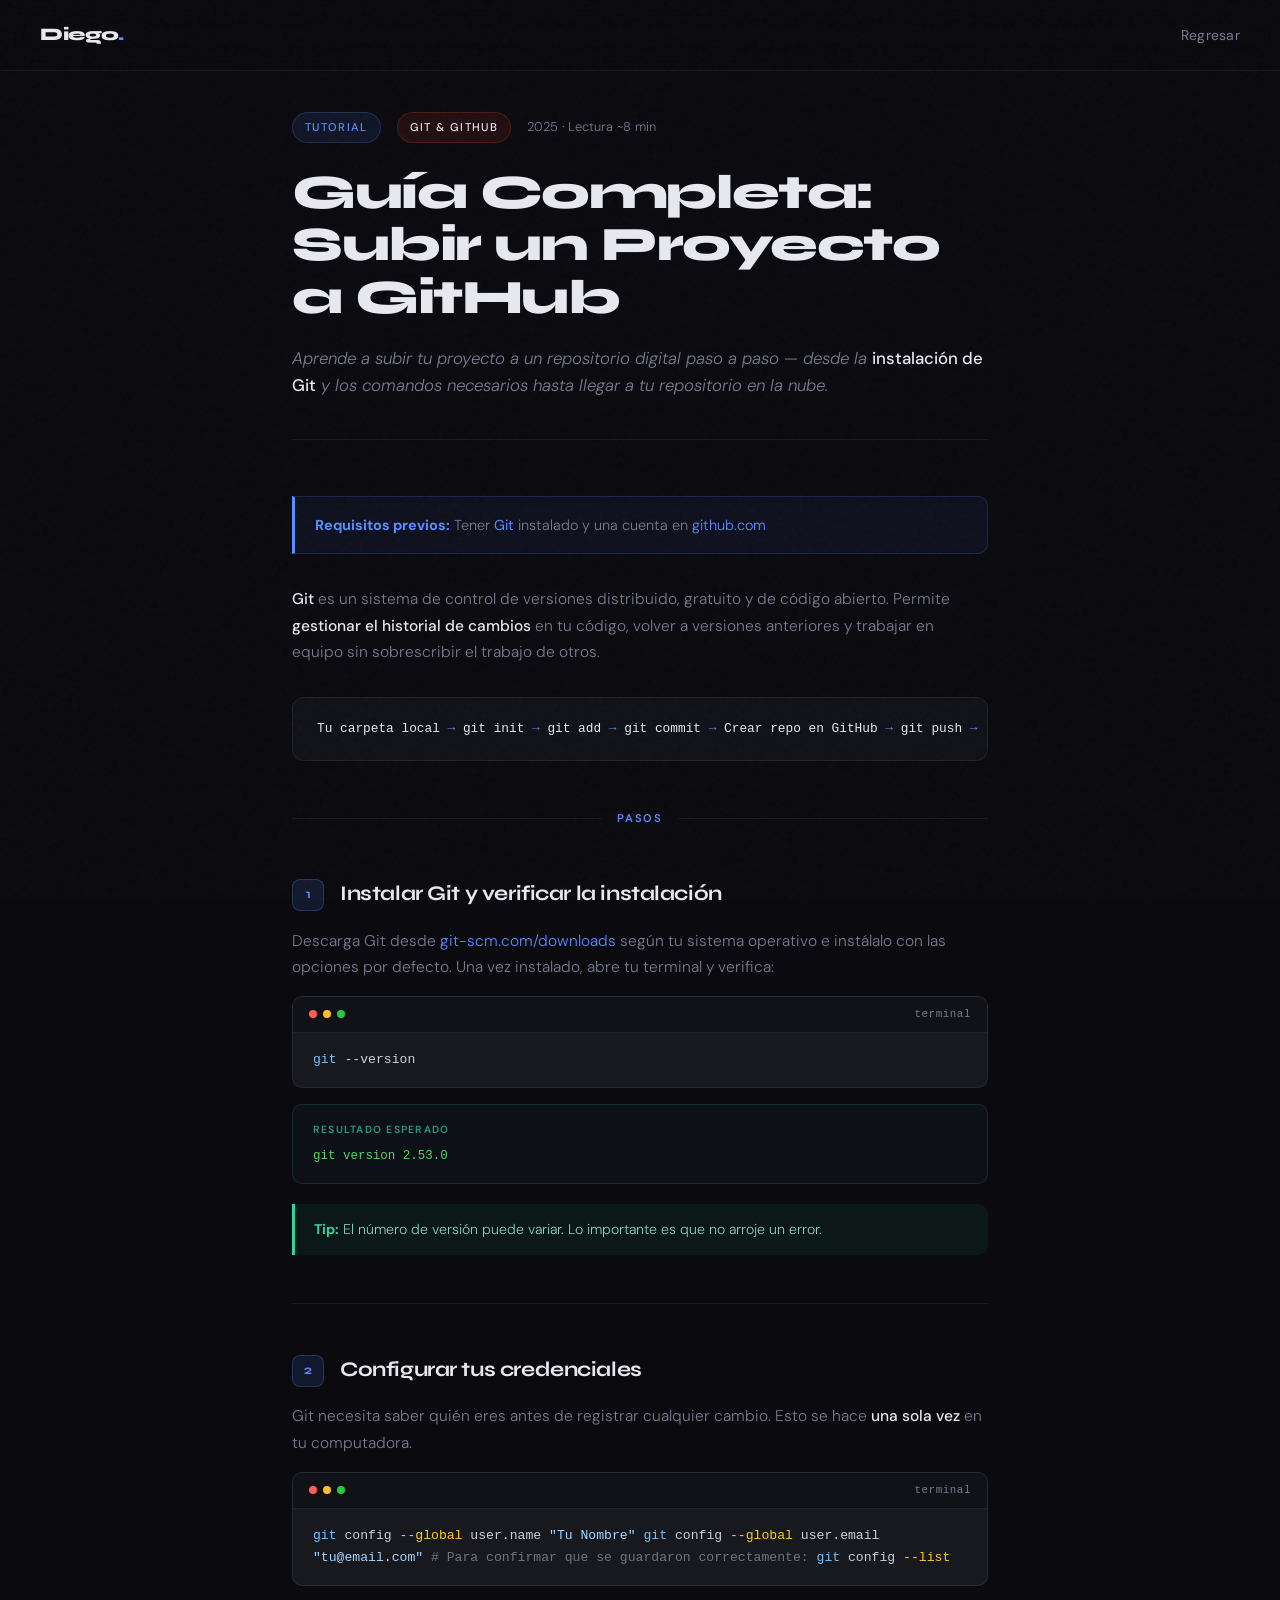
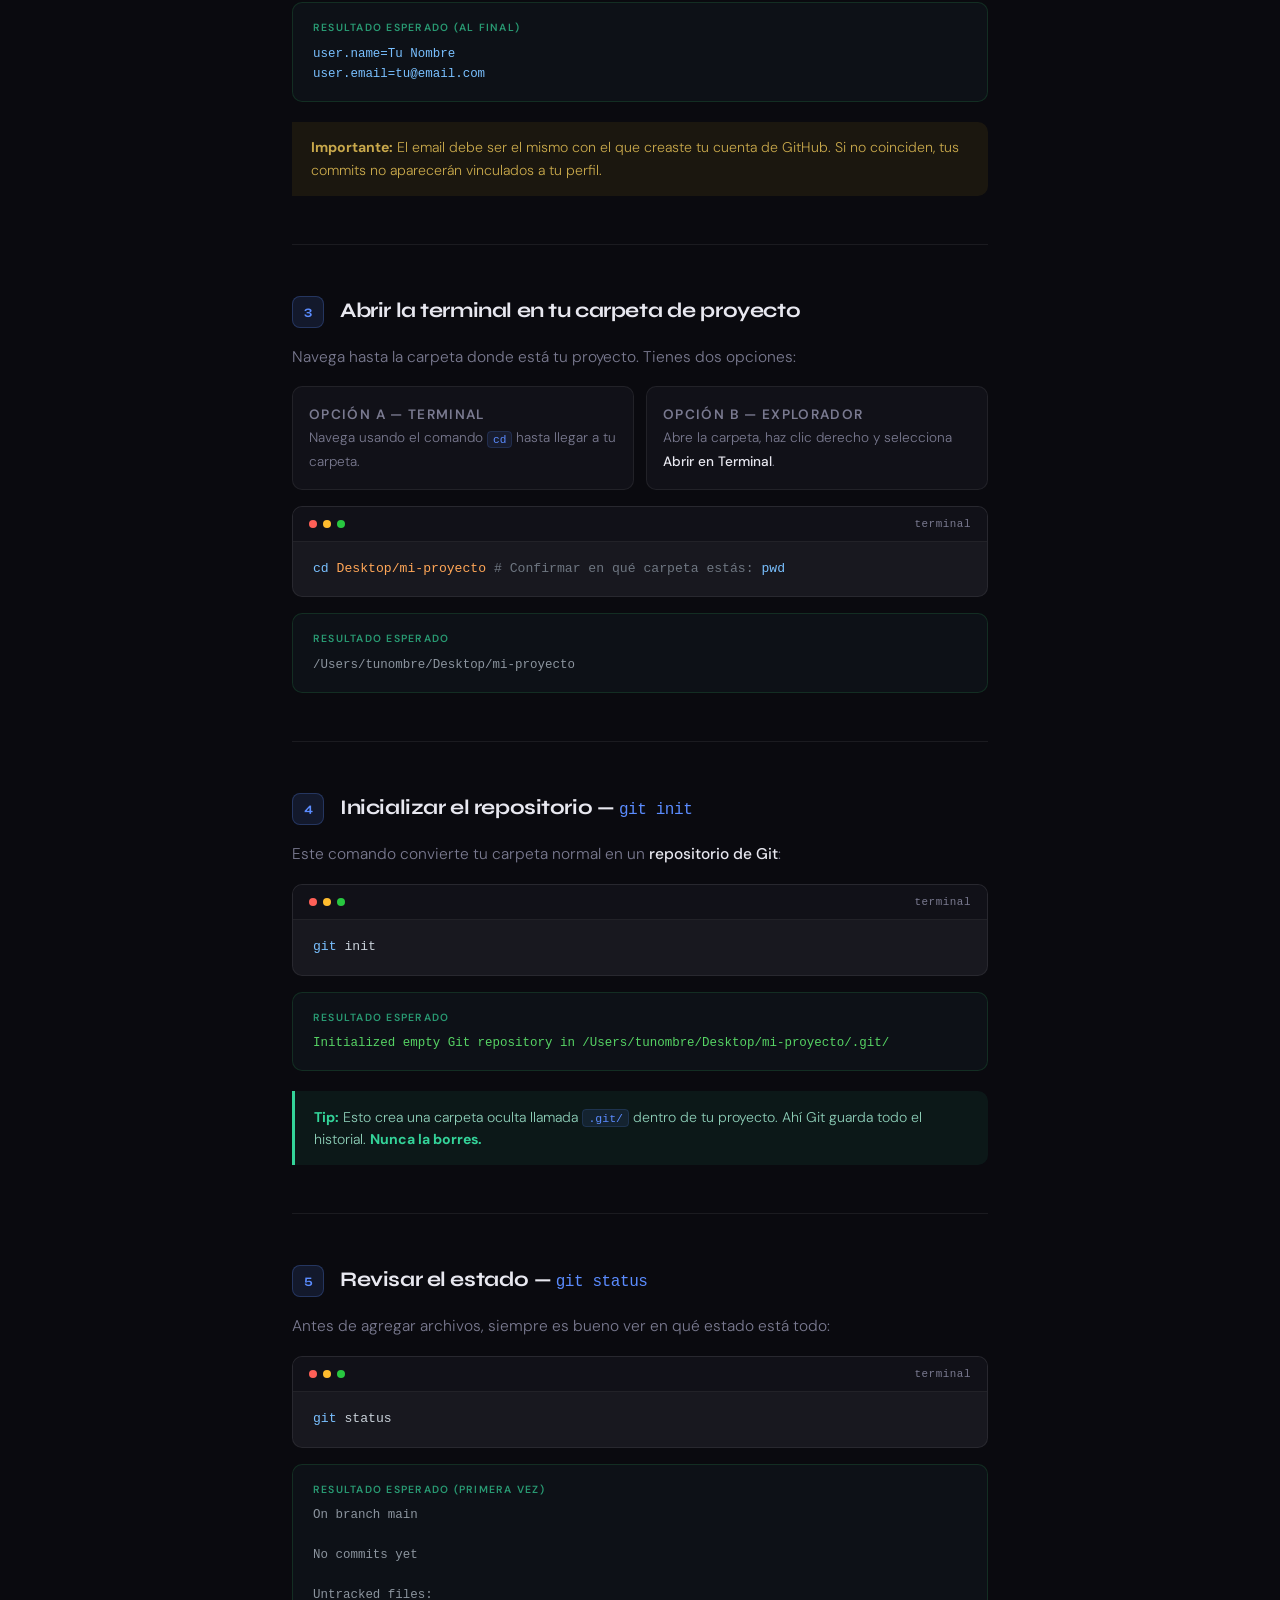
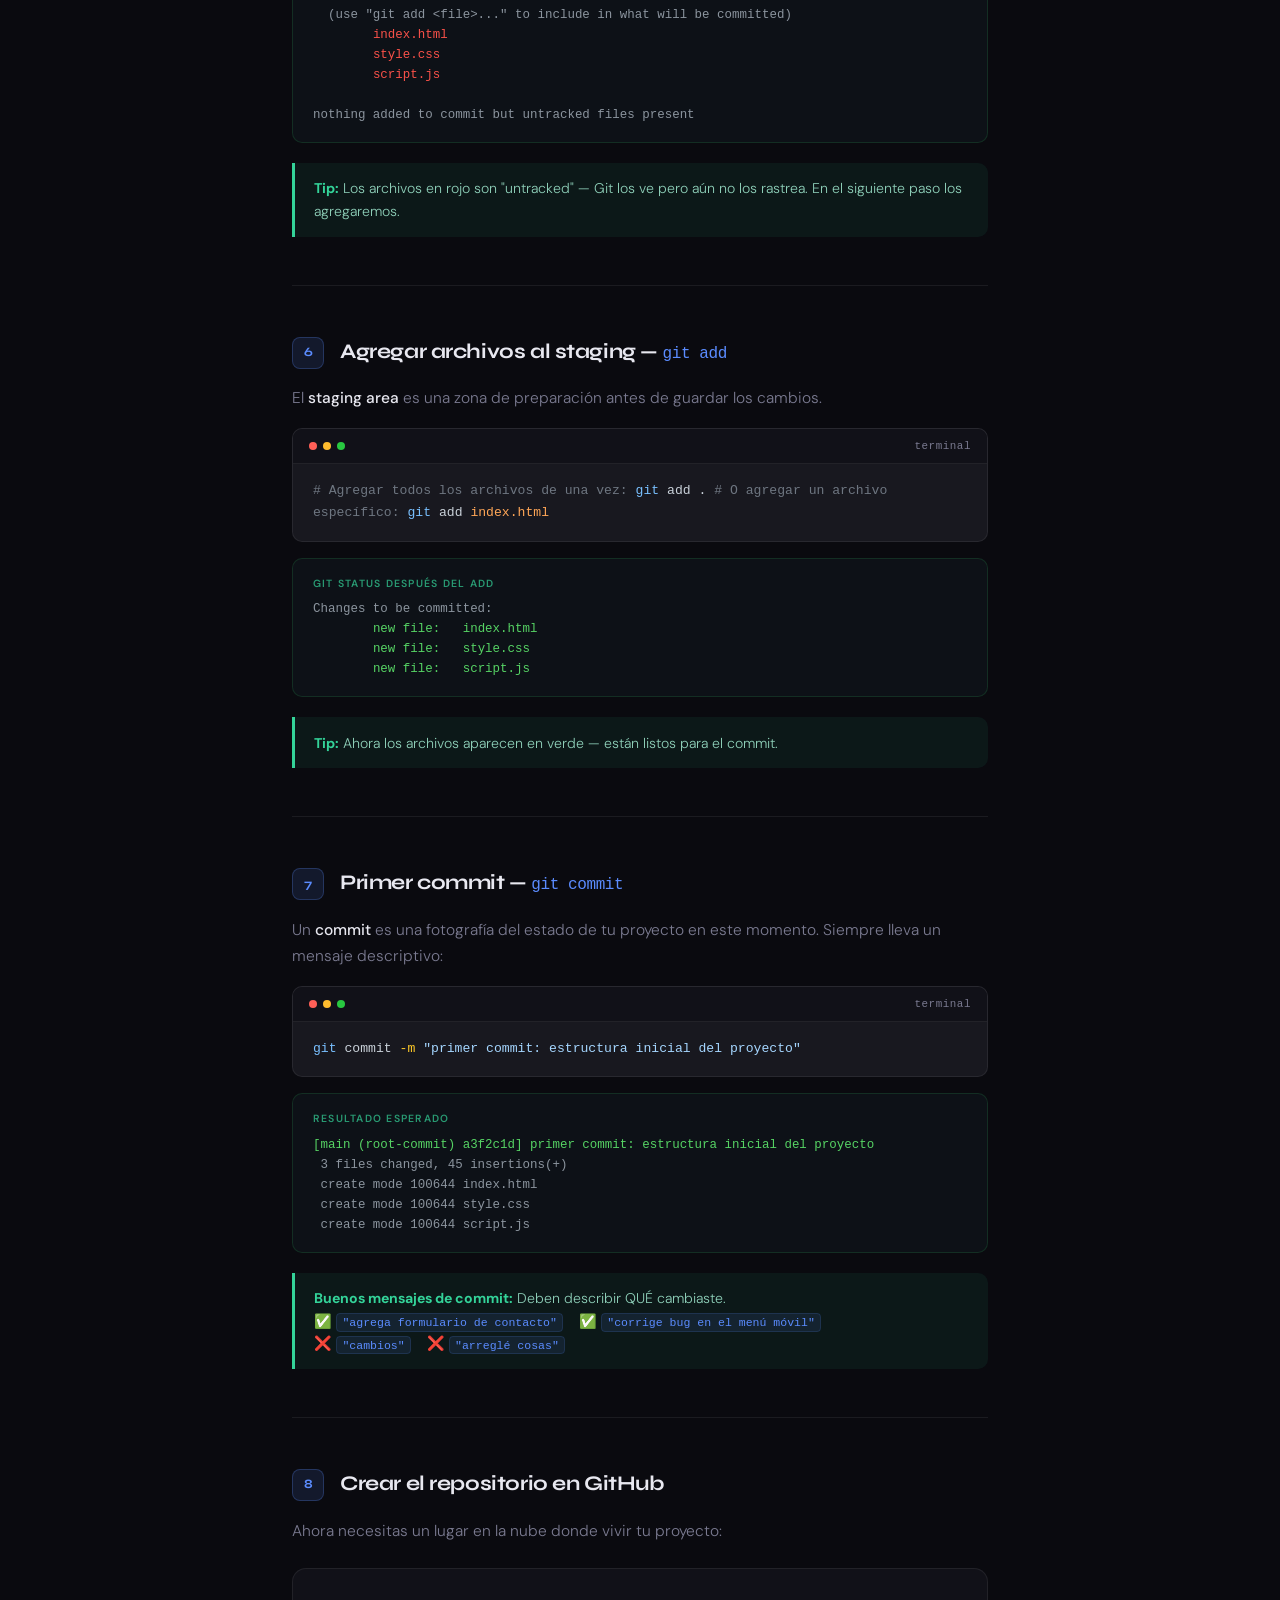
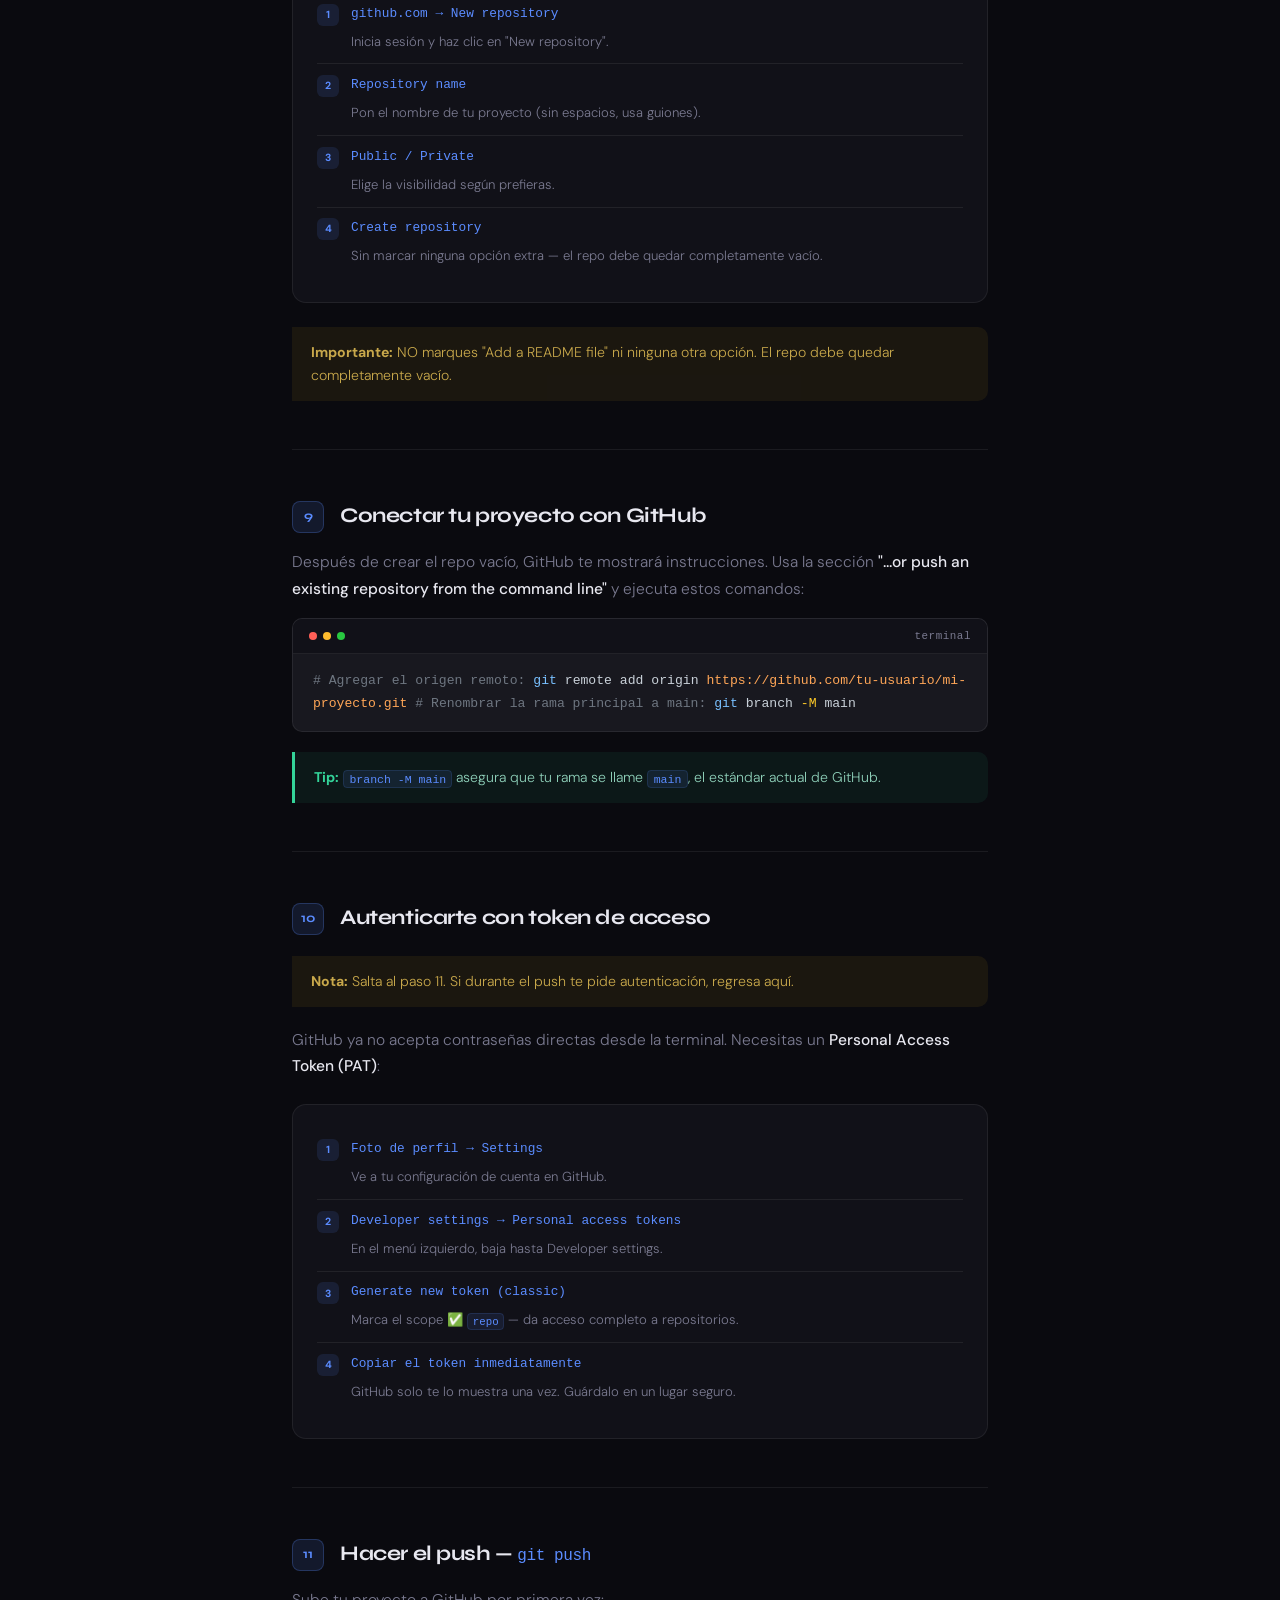
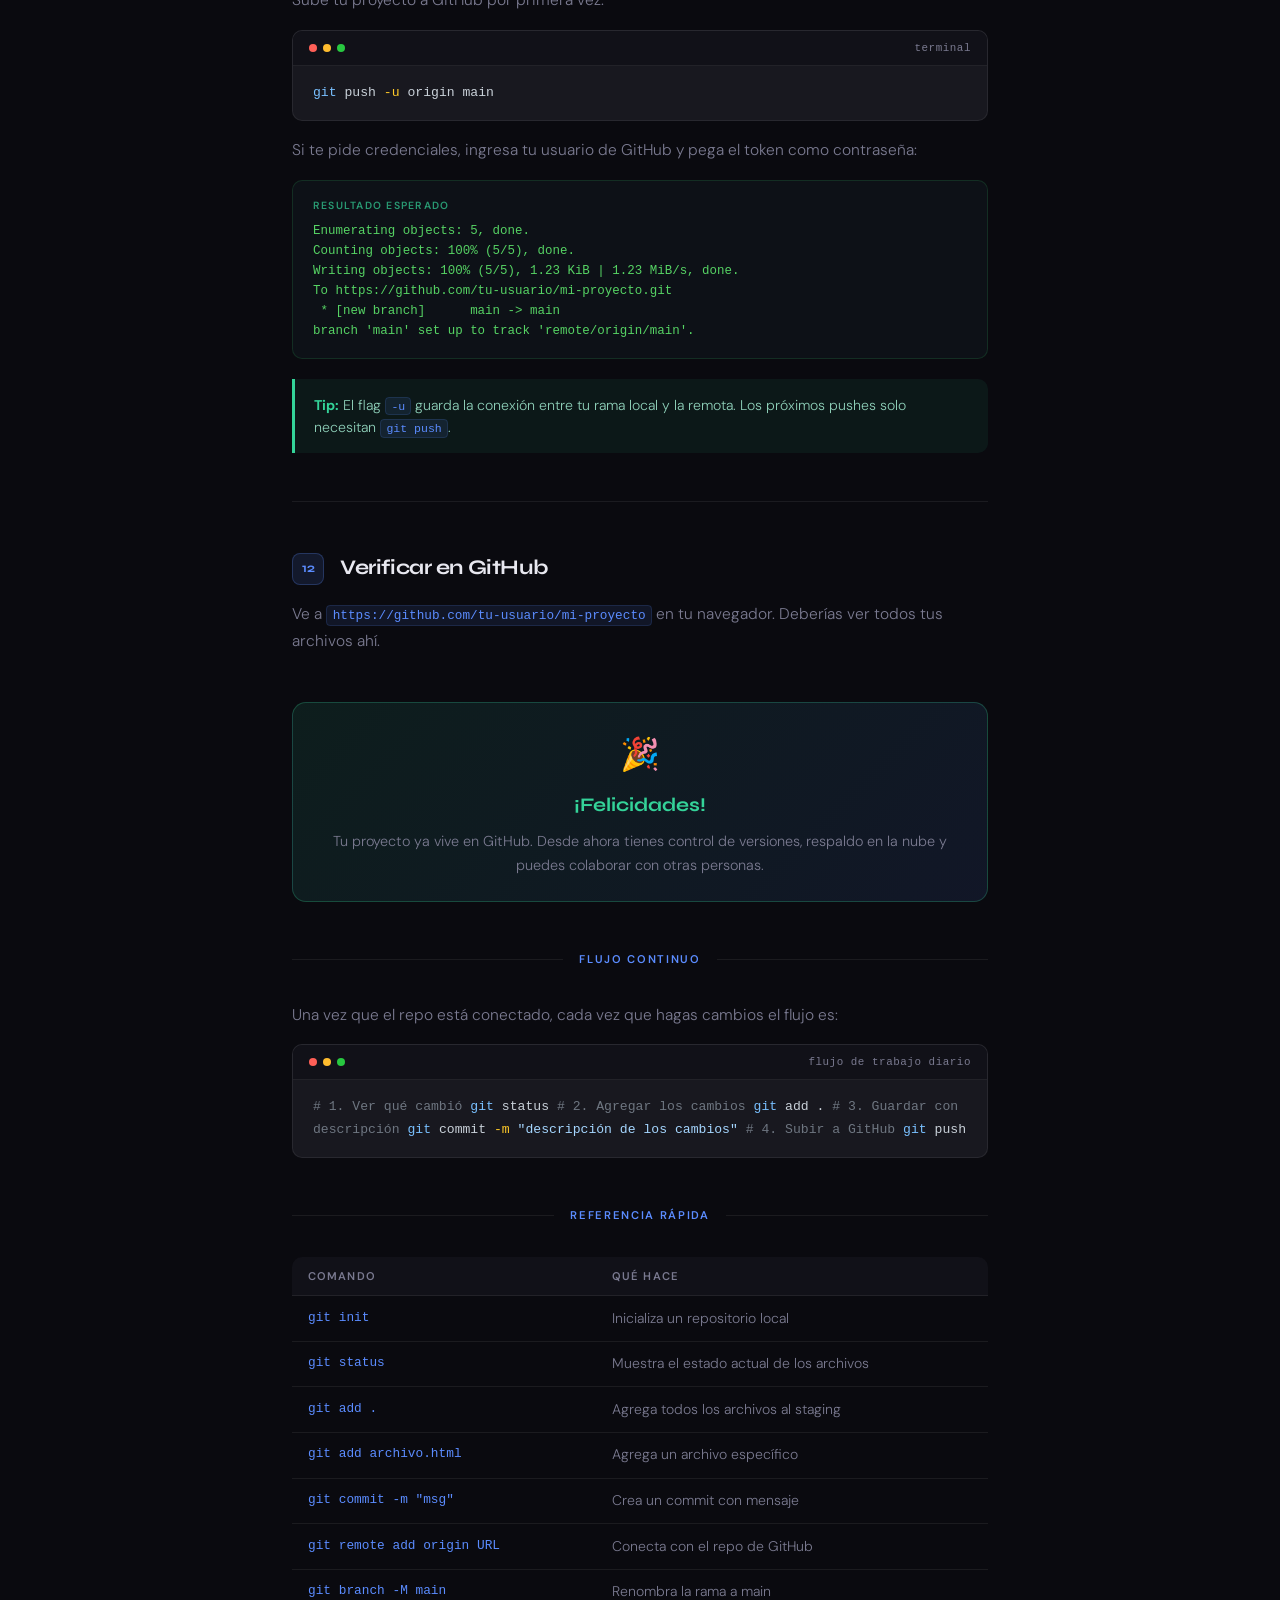
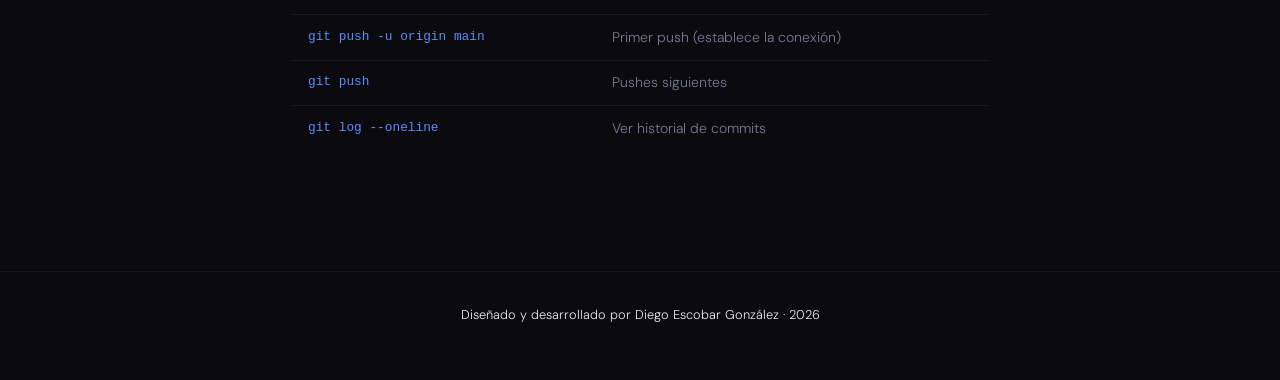
==== html/blogs/blog01.html @ 5994f818 "A blog section has been added, along with a blog about Git and GitHub" ====
<!DOCTYPE html>
<html lang="en">
<head>
    <meta charset="UTF-8">
    <meta name="viewport" content="width=device-width, initial-scale=1.0">
    <title>Guía Completa: Subir un Proyecto a GitHub</title>
    <link rel="preconnect" href="https://fonts.googleapis.com" />
    <link rel="preconnect" href="https://fonts.gstatic.com" crossorigin />
    <link href="https://fonts.googleapis.com/css2?family=Syne:wght@400;600;700;800&family=DM+Sans:ital,wght@0,300;0,400;0,500;1,300&display=swap" rel="stylesheet" />
    <link rel="stylesheet" href="../../styles/styles.css" />
    <link rel="icon" href="../../assets/code.svg">
</head>
<body>

        <nav>
            <a class="nav-logo" href="../../index.html">Diego<span>.</span></a>
            <ul class="nav-links">
                <li><a href="../blog.html">Regresar</a></li>
            </ul>
        </nav>

        <div class="page-wrapper">

        <!-- HEADER -->
        <header class="article-header">
            <div class="article-meta">
                <span class="meta-tag">Tutorial</span>
                <span class="meta-tag git">Git &amp; GitHub</span>
                <span class="meta-date">2025 · Lectura ~8 min</span>
            </div>

            <h1 class="article-title">Guía Completa: Subir un Proyecto a GitHub</h1>

            <p class="article-subtitle">
                Aprende a subir tu proyecto a un repositorio digital paso a paso — desde la <strong>instalación de Git</strong> y los comandos necesarios hasta llegar a tu repositorio en la nube.
            </p>
        </header>

        <!-- PREREQS -->
        <div class="prereq-box">
            <strong>Requisitos previos:</strong> Tener <a href="https://git-scm.com/downloads" target="_blank" class="st-orange">Git</a> instalado y una cuenta en <a href="https://github.com" target="_blank">github.com</a>
        </div>

        <!-- INTRO -->
        <p style="color:var(--muted); font-size:0.97rem; margin-bottom:1.5rem;">
            <strong style="color:var(--text); font-weight:500;">Git</strong> es un sistema de control de versiones distribuido, gratuito y de código abierto. Permite <strong style="color:var(--text); font-weight:500;">gestionar el historial de cambios</strong> en tu código, volver a versiones anteriores y trabajar en equipo sin sobrescribir el trabajo de otros.
        </p>

        <!-- FLOW -->
        <div class="flow-box">
            <span class="flow-item">Tu carpeta local</span>
            <span class="flow-arrow"> → </span><span class="flow-item">git init</span>
            <span class="flow-arrow"> → </span><span class="flow-item">git add</span>
            <span class="flow-arrow"> → </span><span class="flow-item">git commit</span>
            <span class="flow-arrow"> → </span><span class="flow-item">Crear repo en GitHub</span>
            <span class="flow-arrow"> → </span><span class="flow-item">git push</span>
            <span class="flow-arrow"> → </span><span class="flow-done">✓ En la nube</span>
        </div>

        <div class="section-break"><span>Pasos</span></div>

        <!-- STEP 1 -->
        <div class="step">
            <div class="step-header">
                <div class="step-number">1</div>
                <h2 class="step-title">Instalar Git y verificar la instalación</h2>
            </div>
            <p>Descarga Git desde <a href="https://git-scm.com/downloads" target="_blank" style="color:var(--accent);">git-scm.com/downloads</a> según tu sistema operativo e instálalo con las opciones por defecto. Una vez instalado, abre tu terminal y verifica:</p>

            <div class="code-block">
                <div class="code-topbar">
                    <div class="code-dots">
                        <div class="code-dot" style="background:#ff5f57"></div>
                        <div class="code-dot" style="background:#febc2e"></div>
                        <div class="code-dot" style="background:#28c840"></div>
                    </div>
                    <span class="code-label">terminal</span>
                </div>
                <div class="code-inner"><span class="c-cmd">git</span> --version</div>
            </div>

            <div class="output-block">
                <div class="output-label">Resultado esperado</div>
                <pre><span class="ok">git version 2.53.0</span></pre>
            </div>

            <div class="tip">
                <strong>Tip:</strong> El número de versión puede variar. Lo importante es que no arroje un error.
            </div>
        </div>

        <div class="step-divider"></div>

        <!-- STEP 2 -->
        <div class="step">
            <div class="step-header">
                <div class="step-number">2</div>
                <h2 class="step-title">Configurar tus credenciales</h2>
            </div>
            <p>Git necesita saber quién eres antes de registrar cualquier cambio. Esto se hace <strong>una sola vez</strong> en tu computadora.</p>

            <div class="code-block">
                <div class="code-topbar">
                    <div class="code-dots">
                        <div class="code-dot" style="background:#ff5f57"></div>
                        <div class="code-dot" style="background:#febc2e"></div>
                        <div class="code-dot" style="background:#28c840"></div>
                    </div>
                    <span class="code-label">terminal</span>
                </div>
                <div class="code-inner">
<span class="c-cmd">git</span> config <span class="c-flag">--global</span> user.name <span class="c-string">"Tu Nombre"</span>
<span class="c-cmd">git</span> config <span class="c-flag">--global</span> user.email <span class="c-string">"tu@email.com"</span>
<span class="c-comment"># Para confirmar que se guardaron correctamente:</span>
<span class="c-cmd">git</span> config <span class="c-flag">--list</span></div>
            </div>

            <div class="output-block">
                <div class="output-label">Resultado esperado (al final)</div>
                <pre><span class="info">user.name=Tu Nombre
user.email=tu@email.com</span></pre>
            </div>

            <div class="warning">
                <strong>Importante:</strong> El email debe ser el mismo con el que creaste tu cuenta de GitHub. Si no coinciden, tus commits no aparecerán vinculados a tu perfil.
            </div>
        </div>

        <div class="step-divider"></div>

        <!-- STEP 3 -->
        <div class="step">
            <div class="step-header">
                <div class="step-number">3</div>
                <h2 class="step-title">Abrir la terminal en tu carpeta de proyecto</h2>
            </div>
            <p>Navega hasta la carpeta donde está tu proyecto. Tienes dos opciones:</p>

            <div class="options-grid">
                <div class="option-card">
                    <p class="option-label">Opción A — Terminal</p>
                    <p>Navega usando el comando <code>cd</code> hasta llegar a tu carpeta.</p>
                </div>
                <div class="option-card">
                    <p class="option-label">Opción B — Explorador</p>
                    <p>Abre la carpeta, haz clic derecho y selecciona <strong style="color:var(--text)">Abrir en Terminal</strong>.</p>
                </div>
            </div>

            <div class="code-block">
                <div class="code-topbar">
                    <div class="code-dots">
                        <div class="code-dot" style="background:#ff5f57"></div>
                        <div class="code-dot" style="background:#febc2e"></div>
                        <div class="code-dot" style="background:#28c840"></div>
                    </div>
                    <span class="code-label">terminal</span>
                </div>
                <div class="code-inner">
<span class="c-cmd">cd</span> <span class="c-path">Desktop/mi-proyecto</span>
<span class="c-comment"># Confirmar en qué carpeta estás:</span>
<span class="c-cmd">pwd</span></div>
            </div>

            <div class="output-block">
                <div class="output-label">Resultado esperado</div>
                <pre>/Users/tunombre/Desktop/mi-proyecto</pre>
            </div>
        </div>

        <div class="step-divider"></div>

        <!-- STEP 4 -->
        <div class="step">
            <div class="step-header">
                <div class="step-number">4</div>
                <h2 class="step-title">Inicializar el repositorio — <span class="cmd">git init</span></h2>
            </div>
            <p>Este comando convierte tu carpeta normal en un <strong>repositorio de Git</strong>:</p>

            <div class="code-block">
                <div class="code-topbar">
                    <div class="code-dots">
                        <div class="code-dot" style="background:#ff5f57"></div>
                        <div class="code-dot" style="background:#febc2e"></div>
                        <div class="code-dot" style="background:#28c840"></div>
                    </div>
                    <span class="code-label">terminal</span>
                </div>
                <div class="code-inner"><span class="c-cmd">git</span> init</div>
            </div>

            <div class="output-block">
                <div class="output-label">Resultado esperado</div>
                <pre><span class="ok">Initialized empty Git repository in /Users/tunombre/Desktop/mi-proyecto/.git/</span></pre>
            </div>

            <div class="tip">
                <strong>Tip:</strong> Esto crea una carpeta oculta llamada <code>.git/</code> dentro de tu proyecto. Ahí Git guarda todo el historial. <strong>Nunca la borres.</strong>
            </div>
        </div>

        <div class="step-divider"></div>

        <!-- STEP 5 -->
        <div class="step">
            <div class="step-header">
                <div class="step-number">5</div>
                <h2 class="step-title">Revisar el estado — <span class="cmd">git status</span></h2>
            </div>
            <p>Antes de agregar archivos, siempre es bueno ver en qué estado está todo:</p>

            <div class="code-block">
                <div class="code-topbar">
                    <div class="code-dots">
                        <div class="code-dot" style="background:#ff5f57"></div>
                        <div class="code-dot" style="background:#febc2e"></div>
                        <div class="code-dot" style="background:#28c840"></div>
                    </div>
                    <span class="code-label">terminal</span>
                </div>
                <div class="code-inner"><span class="c-cmd">git</span> status</div>
            </div>

            <div class="output-block">
                <div class="output-label">Resultado esperado (primera vez)</div>
                <pre>On branch main

No commits yet

Untracked files:
  (use "git add &lt;file&gt;..." to include in what will be committed)
        <span style="color:#f85149;">index.html
        style.css
        script.js</span>

nothing added to commit but untracked files present</pre>
            </div>

            <div class="tip">
                <strong>Tip:</strong> Los archivos en rojo son "untracked" — Git los ve pero aún no los rastrea. En el siguiente paso los agregaremos.
            </div>
        </div>

        <div class="step-divider"></div>

        <!-- STEP 6 -->
        <div class="step">
            <div class="step-header">
                <div class="step-number">6</div>
                <h2 class="step-title">Agregar archivos al staging — <span class="cmd">git add</span></h2>
            </div>
            <p>El <strong>staging area</strong> es una zona de preparación antes de guardar los cambios.</p>

            <div class="code-block">
                <div class="code-topbar">
                    <div class="code-dots">
                        <div class="code-dot" style="background:#ff5f57"></div>
                        <div class="code-dot" style="background:#febc2e"></div>
                        <div class="code-dot" style="background:#28c840"></div>
                    </div>
                    <span class="code-label">terminal</span>
                </div>
                <div class="code-inner">
<span class="c-comment"># Agregar todos los archivos de una vez:</span>
<span class="c-cmd">git</span> add .

<span class="c-comment"># O agregar un archivo específico:</span>
<span class="c-cmd">git</span> add <span class="c-path">index.html</span></div>
            </div>

            <div class="output-block">
                <div class="output-label">git status después del add</div>
                <pre>Changes to be committed:
        <span style="color:#56d364;">new file:   index.html
        new file:   style.css
        new file:   script.js</span></pre>
            </div>

            <div class="tip">
                <strong>Tip:</strong> Ahora los archivos aparecen en verde — están listos para el commit.
            </div>
        </div>

        <div class="step-divider"></div>

        <!-- STEP 7 -->
        <div class="step">
            <div class="step-header">
                <div class="step-number">7</div>
                <h2 class="step-title">Primer commit — <span class="cmd">git commit</span></h2>
            </div>
            <p>Un <strong>commit</strong> es una fotografía del estado de tu proyecto en este momento. Siempre lleva un mensaje descriptivo:</p>

            <div class="code-block">
                <div class="code-topbar">
                    <div class="code-dots">
                        <div class="code-dot" style="background:#ff5f57"></div>
                        <div class="code-dot" style="background:#febc2e"></div>
                        <div class="code-dot" style="background:#28c840"></div>
                    </div>
                    <span class="code-label">terminal</span>
                </div>
                <div class="code-inner"><span class="c-cmd">git</span> commit <span class="c-flag">-m</span> <span class="c-string">"primer commit: estructura inicial del proyecto"</span></div>
            </div>

            <div class="output-block">
                <div class="output-label">Resultado esperado</div>
                <pre><span class="ok">[main (root-commit) a3f2c1d] primer commit: estructura inicial del proyecto</span>
 3 files changed, 45 insertions(+)
 create mode 100644 index.html
 create mode 100644 style.css
 create mode 100644 script.js</pre>
            </div>

            <div class="tip">
                <strong>Buenos mensajes de commit:</strong> Deben describir QUÉ cambiaste.<br>
                ✅ <code>"agrega formulario de contacto"</code> &nbsp;&nbsp; ✅ <code>"corrige bug en el menú móvil"</code><br>
                ❌ <code>"cambios"</code> &nbsp;&nbsp; ❌ <code>"arreglé cosas"</code>
            </div>
        </div>

        <div class="step-divider"></div>

        <!-- STEP 8 -->
        <div class="step">
            <div class="step-header">
                <div class="step-number">8</div>
                <h2 class="step-title">Crear el repositorio en GitHub</h2>
            </div>
            <p>Ahora necesitas un lugar en la nube donde vivir tu proyecto:</p>

            <div class="flow-steps">
                <div class="flow-step-item">
                    <div class="flow-step-num">1</div>
                    <div><span class="flow-step-cmd">github.com → New repository</span><span class="flow-step-desc">Inicia sesión y haz clic en "New repository".</span></div>
                </div>
                <div class="flow-step-item">
                    <div class="flow-step-num">2</div>
                    <div><span class="flow-step-cmd">Repository name</span><span class="flow-step-desc">Pon el nombre de tu proyecto (sin espacios, usa guiones).</span></div>
                </div>
                <div class="flow-step-item">
                    <div class="flow-step-num">3</div>
                    <div><span class="flow-step-cmd">Public / Private</span><span class="flow-step-desc">Elige la visibilidad según prefieras.</span></div>
                </div>
                <div class="flow-step-item">
                    <div class="flow-step-num">4</div>
                    <div><span class="flow-step-cmd">Create repository</span><span class="flow-step-desc">Sin marcar ninguna opción extra — el repo debe quedar completamente vacío.</span></div>
                </div>
            </div>

            <div class="warning">
                <strong>Importante:</strong> NO marques "Add a README file" ni ninguna otra opción. El repo debe quedar completamente vacío.
            </div>
        </div>

        <div class="step-divider"></div>

        <!-- STEP 9 -->
        <div class="step">
            <div class="step-header">
                <div class="step-number">9</div>
                <h2 class="step-title">Conectar tu proyecto con GitHub</h2>
            </div>
            <p>Después de crear el repo vacío, GitHub te mostrará instrucciones. Usa la sección <strong>"…or push an existing repository from the command line"</strong> y ejecuta estos comandos:</p>

            <div class="code-block">
                <div class="code-topbar">
                    <div class="code-dots">
                        <div class="code-dot" style="background:#ff5f57"></div>
                        <div class="code-dot" style="background:#febc2e"></div>
                        <div class="code-dot" style="background:#28c840"></div>
                    </div>
                    <span class="code-label">terminal</span>
                </div>
                <div class="code-inner">
<span class="c-comment"># Agregar el origen remoto:</span>
<span class="c-cmd">git</span> remote add origin <span class="c-path">https://github.com/tu-usuario/mi-proyecto.git</span>

<span class="c-comment"># Renombrar la rama principal a main:</span>
<span class="c-cmd">git</span> branch <span class="c-flag">-M</span> main</div>
            </div>

            <div class="tip">
                <strong>Tip:</strong> <code>branch -M main</code> asegura que tu rama se llame <code>main</code>, el estándar actual de GitHub.
            </div>
        </div>

        <div class="step-divider"></div>

        <!-- STEP 10 -->
        <div class="step">
            <div class="step-header">
                <div class="step-number">10</div>
                <h2 class="step-title">Autenticarte con token de acceso</h2>
            </div>

            <div class="warning">
                <strong>Nota:</strong> Salta al paso 11. Si durante el push te pide autenticación, regresa aquí.
            </div>

            <p>GitHub ya no acepta contraseñas directas desde la terminal. Necesitas un <strong>Personal Access Token (PAT)</strong>:</p>

            <div class="flow-steps">
                <div class="flow-step-item">
                    <div class="flow-step-num">1</div>
                    <div><span class="flow-step-cmd">Foto de perfil → Settings</span><span class="flow-step-desc">Ve a tu configuración de cuenta en GitHub.</span></div>
                </div>
                <div class="flow-step-item">
                    <div class="flow-step-num">2</div>
                    <div><span class="flow-step-cmd">Developer settings → Personal access tokens</span><span class="flow-step-desc">En el menú izquierdo, baja hasta Developer settings.</span></div>
                </div>
                <div class="flow-step-item">
                    <div class="flow-step-num">3</div>
                    <div><span class="flow-step-cmd">Generate new token (classic)</span><span class="flow-step-desc">Marca el scope ✅ <code>repo</code> — da acceso completo a repositorios.</span></div>
                </div>
                <div class="flow-step-item">
                    <div class="flow-step-num">4</div>
                    <div><span class="flow-step-cmd">Copiar el token inmediatamente</span><span class="flow-step-desc">GitHub solo te lo muestra una vez. Guárdalo en un lugar seguro.</span></div>
                </div>
            </div>
        </div>

        <div class="step-divider"></div>

        <!-- STEP 11 -->
        <div class="step">
            <div class="step-header">
                <div class="step-number">11</div>
                <h2 class="step-title">Hacer el push — <span class="cmd">git push</span></h2>
            </div>
            <p>Sube tu proyecto a GitHub por primera vez:</p>

            <div class="code-block">
                <div class="code-topbar">
                    <div class="code-dots">
                        <div class="code-dot" style="background:#ff5f57"></div>
                        <div class="code-dot" style="background:#febc2e"></div>
                        <div class="code-dot" style="background:#28c840"></div>
                    </div>
                    <span class="code-label">terminal</span>
                </div>
                <div class="code-inner"><span class="c-cmd">git</span> push <span class="c-flag">-u</span> origin main</div>
            </div>

            <p>Si te pide credenciales, ingresa tu usuario de GitHub y pega el token como contraseña:</p>

            <div class="output-block">
                <div class="output-label">Resultado esperado</div>
                <pre><span class="ok">Enumerating objects: 5, done.
Counting objects: 100% (5/5), done.
Writing objects: 100% (5/5), 1.23 KiB | 1.23 MiB/s, done.
To https://github.com/tu-usuario/mi-proyecto.git
 * [new branch]      main -> main
branch 'main' set up to track 'remote/origin/main'.</span></pre>
            </div>

            <div class="tip">
                <strong>Tip:</strong> El flag <code>-u</code> guarda la conexión entre tu rama local y la remota. Los próximos pushes solo necesitan <code>git push</code>.
            </div>
        </div>

        <div class="step-divider"></div>

        <!-- STEP 12 -->
        <div class="step">
            <div class="step-header">
                <div class="step-number">12</div>
                <h2 class="step-title">Verificar en GitHub</h2>
            </div>
            <p>Ve a <code>https://github.com/tu-usuario/mi-proyecto</code> en tu navegador. Deberías ver todos tus archivos ahí.</p>
        </div>

        <!-- SUCCESS -->
        <div class="success-banner">
            <span class="success-icon">🎉</span>
            <h3>¡Felicidades!</h3>
            <p>Tu proyecto ya vive en GitHub. Desde ahora tienes control de versiones, respaldo en la nube y puedes colaborar con otras personas.</p>
        </div>

        <div class="section-break"><span>Flujo continuo</span></div>

        <!-- FUTURE FLOW -->
        <p style="color:var(--muted); font-size:0.97rem; margin-bottom:1rem;">Una vez que el repo está conectado, cada vez que hagas cambios el flujo es:</p>

        <div class="code-block">
            <div class="code-topbar">
                <div class="code-dots">
                    <div class="code-dot" style="background:#ff5f57"></div>
                    <div class="code-dot" style="background:#febc2e"></div>
                    <div class="code-dot" style="background:#28c840"></div>
                </div>
                <span class="code-label">flujo de trabajo diario</span>
            </div>
            <div class="code-inner">
<span class="c-comment"># 1. Ver qué cambió</span>
<span class="c-cmd">git</span> status

<span class="c-comment"># 2. Agregar los cambios</span>
<span class="c-cmd">git</span> add .

<span class="c-comment"># 3. Guardar con descripción</span>
<span class="c-cmd">git</span> commit <span class="c-flag">-m</span> <span class="c-string">"descripción de los cambios"</span>

<span class="c-comment"># 4. Subir a GitHub</span>
<span class="c-cmd">git</span> push</div>
        </div>

        <div class="section-break"><span>Referencia rápida</span></div>

        <!-- TABLE -->
        <table class="cmd-table">
            <thead>
                <tr>
                    <th>Comando</th>
                    <th>Qué hace</th>
                </tr>
            </thead>
            <tbody>
                <tr><td>git init</td><td>Inicializa un repositorio local</td></tr>
                <tr><td>git status</td><td>Muestra el estado actual de los archivos</td></tr>
                <tr><td>git add .</td><td>Agrega todos los archivos al staging</td></tr>
                <tr><td>git add archivo.html</td><td>Agrega un archivo específico</td></tr>
                <tr><td>git commit -m "msg"</td><td>Crea un commit con mensaje</td></tr>
                <tr><td>git remote add origin URL</td><td>Conecta con el repo de GitHub</td></tr>
                <tr><td>git branch -M main</td><td>Renombra la rama a main</td></tr>
                <tr><td>git push -u origin main</td><td>Primer push (establece la conexión)</td></tr>
                <tr><td>git push</td><td>Pushes siguientes</td></tr>
                <tr><td>git log --oneline</td><td>Ver historial de commits</td></tr>
            </tbody>
        </table>

    </div><!-- /page-wrapper -->

    <footer>
        <p>Diseñado y desarrollado por Diego Escobar González · 2026</p>
    </footer>

</body>
</html>
---- styles/styles.css ----
/* UTILIDADES GLOBALES */
*, *::before, *::after { box-sizing: border-box; margin: 0; padding: 0; }

:root {
    --bg:        #0a0a0f;
    --bg2:       #111118;
    --bg3:       #18181f;
    --bg-tag1:   rgba(91,140,255,0.1);
    --bg-tag2:   rgba(245,73,39,0.1); 
    --border-tag1:rgba(91,140,255,0.1);
    --border-tag2:rgba(245,73,39,0.2);
    --border:    rgba(255,255,255,0.07);
    --text:      #e8e8f0;
    --text-orange:  #F54927;
    --muted:     #7a7a90;
    --accent:    #5b8cff;
    --accent2:   #a78bfa;
    --green:     #34d399;
    --st-orange: #F54927;
}

html { scroll-behavior: smooth; }

body {
    background: var(--bg);
    color: var(--text);
    font-family: 'DM Sans', sans-serif;
    font-weight: 300;
    line-height: 1.7;
    overflow-x: hidden;
}

p{
    color: var(--text);
}

a{
    text-decoration: none;
}

h1{
    font-family: 'Syne', sans-serif;
    font-weight: 800;
}

strong{
    color: var(--text);
}
/* --- NOISE TEXTURE OVERLAY --- */
body::before {
    content: '';
    position: fixed;
    inset: 0;
    background-image: url("data:image/svg+xml,%3Csvg viewBox='0 0 200 200' xmlns='http://www.w3.org/2000/svg'%3E%3Cfilter id='n'%3E%3CfeTurbulence type='fractalNoise' baseFrequency='0.9' numOctaves='4' stitchTiles='stitch'/%3E%3C/filter%3E%3Crect width='100%25' height='100%25' filter='url(%23n)' opacity='1'/%3E%3C/svg%3E");
    opacity: 0.025;
    pointer-events: none;
    z-index: 999;
}

/* --- NAV --- */
nav {
    position: fixed;
    top: 0; left: 0; right: 0;
    z-index: 100;
    display: flex;
    justify-content: space-between;
    align-items: center;
    padding: 1.25rem 2.5rem;
    background: rgba(10,10,15,0.8);
    backdrop-filter: blur(16px);
    border-bottom: 1px solid var(--border);
}

.nav-logo {
    font-family: 'Syne', sans-serif;
    font-weight: 800;
    font-size: 1.1rem;
    letter-spacing: -0.02em;
    color: var(--text);
    text-decoration: none;
}

.nav-logo span { color: var(--accent); }

.nav-links {
    display: flex;
    gap: 2rem;
    list-style: none;
}

.nav-links a {
    color: var(--muted);
    text-decoration: none;
    font-size: 0.875rem;
    font-weight: 400;
    letter-spacing: 0.02em;
    transition: color 0.2s;
}

.nav-links a:hover { color: var(--text); }

/* --- HERO --- */
.hero {
    min-height: 100vh;
    display: flex;
    flex-direction: column;
    justify-content: center;
    padding: 8rem 2.5rem 5rem;
    max-width: 900px;
    margin: 0 auto;
    position: relative;
}

.hero-badge {
    display: inline-flex;
    align-items: center;
    gap: 0.5rem;
    background: rgba(91,140,255,0.1);
    border: 1px solid rgba(91,140,255,0.25);
    color: var(--accent);
    font-size: 0.8rem;
    font-weight: 500;
    letter-spacing: 0.1em;
    text-transform: uppercase;
    padding: 0.35rem 0.85rem;
    border-radius: 100px;
    margin-bottom: 2rem;
    width: fit-content;
    animation: fadeUp 0.6s ease both;
}

.hero-badge::before {
    content: '';
    width: 7px; height: 7px;
    background: var(--green);
    border-radius: 50%;
    box-shadow: 0 0 6px var(--green);
    animation: pulse 2s infinite;
}

@keyframes pulse {
    0%, 100% { opacity: 1; }
    50% { opacity: 0.4; }
}

.hero h1 {
    font-family: 'Syne', sans-serif;
    font-weight: 600;
    font-size: clamp(3rem, 8vw, 5.5rem);
    line-height: 1.0;
    letter-spacing: -0.03em;
    animation: fadeUp 0.6s ease 0.1s both;
}

.hero h1 .line2 {
    display: block;
    background: linear-gradient(135deg, var(--accent), var(--accent2));
    -webkit-background-clip: text;
    -webkit-text-fill-color: transparent;
    background-clip: text;
}

.hero-tagline {
    margin-top: 1.5rem;
    font-size: 1.15rem;
    color: var(--muted);
    max-width: 520px;
    font-style: italic;
    animation: fadeUp 0.6s ease 0.2s both;
}

.hero-tagline strong {
    color: var(--text);
    font-style: normal;
    font-weight: 500;
}

.hero-cta {
    display: flex;
    gap: 1rem;
    margin-top: 2.5rem;
    flex-wrap: wrap;
    animation: fadeUp 0.6s ease 0.3s both;
}

.btn {
    display: inline-flex;
    align-items: center;
    gap: 0.5rem;
    padding: 0.75rem 1.75rem;
    border-radius: 8px;
    font-family: 'DM Sans', sans-serif;
    font-size: 0.9rem;
    font-weight: 500;
    text-decoration: none;
    cursor: pointer;
    border: none;
    transition: all 0.2s;
}

.btn-primary {
    background: var(--accent);
    color: #fff;
}

.btn-primary:hover {
    background: #4a7df0;
    transform: translateY(-2px);
    box-shadow: 0 8px 24px rgba(91,140,255,0.3);
}

.btn-outline {
    background: transparent;
    color: var(--text);
    border: 1px solid var(--border);
}

.btn-outline:hover {
    border-color: rgba(255,255,255,0.2);
    background: var(--bg3);
    transform: translateY(-2px);
}

/* Glow blob */
.hero-glow {
    position: absolute;
    width: 600px; height: 600px;
    background: radial-gradient(circle, rgba(91,140,255,0.08) 0%, transparent 70%);
    top: 50%; right: -100px;
    transform: translateY(-50%);
    pointer-events: none;
    animation: blobFloat 6s ease-in-out infinite;
}

@keyframes blobFloat {
    0%, 100% { transform: translateY(-50%) scale(1); }
    50% { transform: translateY(-54%) scale(1.05); }
}

/* --- SECTIONS --- */
section {
    padding: 5rem 2.5rem;
    max-width: 900px;
    margin: 0 auto;
}

.section-label {
    font-size: 0.75rem;
    font-weight: 600;
    letter-spacing: 0.15em;
    text-transform: uppercase;
    color: var(--accent);
    margin-bottom: 0.75rem;
}

.section-title {
    font-family: 'Syne', sans-serif;
    font-weight: 700;
    font-size: clamp(1.8rem, 4vw, 2.5rem);
    letter-spacing: -0.02em;
    color: var(--text);
    margin-bottom: 1.5rem;
}

/* --- DIVIDER --- */
.divider {
    height: 1px;
    background: var(--border);
    max-width: 900px;
    margin: 0 auto;
}

/* --- ABOUT --- */
#sobre-mi .about-grid {
    display: grid;
    grid-template-columns: 1fr 1fr;
    gap: 3rem;
    align-items: start;
}

.about-text p {
    color: var(--muted);
    margin-bottom: 1rem;
    font-size: 1.05rem;
}

.about-text p strong {
    color: var(--text);
    font-weight: 500;
}

.about-card {
    background: var(--bg2);
    border: 1px solid var(--border);
    border-radius: 16px;
    padding: 1.75rem;
}

.about-card .card-stat {
    margin-bottom: 1.25rem;
    padding-bottom: 1.25rem;
    border-bottom: 1px solid var(--border);
}

.about-card .card-stat:last-child {
    margin-bottom: 0;
    padding-bottom: 0;
    border-bottom: none;
}

.card-stat-label {
    font-size: 0.75rem;
    text-transform: uppercase;
    letter-spacing: 0.1em;
    color: var(--muted);
    margin-bottom: 0.25rem;
}

.card-stat-value {
    font-family: 'Syne', sans-serif;
    font-weight: 700;
    font-size: 1.1rem;
    color: var(--text);
}

/* --- SKILLS --- */
.skills-grid {
    display: flex;
    flex-wrap: wrap;
    gap: 0.75rem;
    margin-top: 1.5rem;
}

.skill-tag {
    display: flex;
    align-items: center;
    gap: 0.4rem;
    padding: 0.5rem 1rem;
    background: var(--bg2);
    border: 1px solid var(--border);
    border-radius: 8px;
    font-size: 0.875rem;
    color: var(--text);
    font-weight: 400;
    transition: all 0.2s;
}

.skill-tag:hover {
    border-color: rgba(91,140,255,0.4);
    background: rgba(91,140,255,0.05);
    transform: translateY(-2px);
}

.skill-dot {
    width: 6px; height: 6px;
    border-radius: 50%;
    background: var(--accent);
}

/* --- PROJECT --- */
.project-card {
    background: var(--bg2);
    border: 1px solid var(--border);
    border-radius: 20px;
    overflow: hidden;
    transition: border-color 0.3s, transform 0.3s;
    margin-top: 1.5rem;
}

.project-card:hover {
    border-color: rgba(91,140,255,0.3);
    transform: translateY(-4px);
    box-shadow: 0 20px 40px rgba(0,0,0,0.4);
}

.project-preview {
    width: 100%;
    height: 220px;
    background: linear-gradient(135deg, #0f1628 0%, #1a1f3a 50%, #0f1628 100%);
    display: flex;
    align-items: center;
    justify-content: center;
    position: relative;
    overflow: hidden;
}

/* POS visual mockup */
.pos-mockup {
    width: 280px;
    background: #1c2033;
    border-radius: 10px;
    border: 1px solid rgba(91,140,255,0.2);
    overflow: hidden;
    box-shadow: 0 20px 50px rgba(0,0,0,0.5);
}

.pos-topbar {
    background: #252b42;
    padding: 0.5rem 0.75rem;
    display: flex;
    gap: 0.4rem;
    align-items: center;
}

.pos-dot { width: 8px; height: 8px; border-radius: 50%; }

.pos-body { padding: 0.75rem; display: grid; grid-template-columns: 1fr 1fr; gap: 0.4rem; }

.pos-item {
    background: #2a3050;
    border-radius: 6px;
    padding: 0.5rem;
    font-size: 0.5rem;
    color: #8899cc;
    text-align: center;
    border: 1px solid rgba(91,140,255,0.1);
}

.pos-item span {
    display: block;
    font-size: 0.65rem;
    font-weight: 600;
    color: var(--accent);
    margin-bottom: 0.1rem;
}

.pos-footer {
    padding: 0.5rem 0.75rem;
    background: var(--accent);
    text-align: center;
    font-size: 0.5rem;
    font-weight: 700;
    color: #fff;
    letter-spacing: 0.05em;
}

.project-preview-glow {
    position: absolute;
    inset: 0;
    background: radial-gradient(ellipse at 30% 50%, rgba(91,140,255,0.12), transparent 60%);
}

.project-body {
    padding: 1.75rem;
}

.project-tags {
    display: flex;
    gap: 0.5rem;
    flex-wrap: wrap;
    margin-bottom: 1rem;
}

.project-tag {
    font-size: 0.7rem;
    font-weight: 500;
    letter-spacing: 0.08em;
    text-transform: uppercase;
    padding: 0.25rem 0.65rem;
    border-radius: 100px;
    background: rgba(91,140,255,0.12);
    color: var(--accent);
    border: 1px solid rgba(91,140,255,0.2);
}

.project-name {
    font-family: 'Syne', sans-serif;
    font-weight: 700;
    font-size: 1.4rem;
    letter-spacing: -0.02em;
    margin-bottom: 0.5rem;
}

.project-desc {
    color: var(--muted);
    font-size: 0.95rem;
    line-height: 1.65;
}

.project-links {
    display: flex;
    gap: 0.75rem;
    margin-top: 1.25rem;
}

.project-link {
    display: inline-flex;
    align-items: center;
    gap: 0.4rem;
    font-size: 0.85rem;
    font-weight: 500;
    color: var(--muted);
    text-decoration: none;
    transition: color 0.2s;
}

.project-link:hover { color: var(--text); }

.project-link svg { width: 15px; height: 15px; }

/* --- CONTACT --- */
#contacto {
    text-align: center;
}

#contacto .section-title { margin-bottom: 0.75rem; }

.contact-sub {
    color: var(--muted);
    font-size: 1rem;
    max-width: 440px;
    margin: 0 auto 2.5rem;
}

.social-links {
    display: flex;
    justify-content: center;
    gap: 1rem;
    flex-wrap: wrap;
}

.social-link {
    display: inline-flex;
    align-items: center;
    gap: 0.6rem;
    padding: 0.75rem 1.5rem;
    background: var(--bg2);
    border: 1px solid var(--border);
    border-radius: 10px;
    color: var(--text);
    text-decoration: none;
    font-size: 0.9rem;
    font-weight: 400;
    transition: all 0.2s;
}

.social-link:hover {
    border-color: rgba(91,140,255,0.4);
    background: rgba(91,140,255,0.07);
    transform: translateY(-3px);
    box-shadow: 0 8px 20px rgba(0,0,0,0.3);
}

.social-link svg { width: 18px; height: 18px; opacity: 0.8; }

/* --- FOOTER --- */
footer {
    text-align: center;
    padding: 2rem;
    color: var(--muted);
    font-size: 0.8rem;
    border-top: 1px solid var(--border);
}

/* --- ANIMATIONS --- */
@keyframes fadeUp {
    from { opacity: 0; transform: translateY(20px); }
    to   { opacity: 1; transform: translateY(0); }
}

.reveal {
    opacity: 0;
    transform: translateY(24px);
    transition: opacity 0.6s ease, transform 0.6s ease;
}

.reveal.visible {
    opacity: 1;
    transform: translateY(0);
}

/* --- RESPONSIVE --- */
@media (max-width: 680px) {
    nav { padding: 1rem 1.25rem; }
    .nav-links { gap: 1.25rem; }
    section { padding: 4rem 1.25rem; }
    .hero { padding: 7rem 1.25rem 4rem; }
    #sobre-mi .about-grid { grid-template-columns: 1fr; }
}

/* BLOG */
.container{
    position: relative;
    top: 120px;
    display: grid;
    place-items: center;
}

.main-card-stat{
    max-width: 600px;
    animation: shadowPulse 3s ease-in-out infinite;
}

.main-card-stat:hover{
    background: var(--bg3);
}

@keyframes shadowPulse {
    0%, 100% {
        box-shadow:
        0 0 0px rgba(251, 191, 36, 0),
        0 0 40px rgba(251, 191, 36, 0);
    }
    50% {
        box-shadow:
        0 0 20px rgba(251, 191, 36, 0.35),
        0 0 60px rgba(251, 191, 36, 0.2);
    }
}

/* BLOGS CONTENT */
.page-wrapper {
    max-width: 760px;
    margin: 0 auto;
    padding: 7rem 2rem 6rem;
}

/* ARTICLE HEADER */
.article-header {
    margin-bottom: 3.5rem;
    padding-bottom: 2.5rem;
    border-bottom: 1px solid var(--border);
}

.article-meta {
    display: flex;
    align-items: center;
    gap: 1rem;
    margin-bottom: 1.5rem;
    flex-wrap: wrap;
}

.meta-tag {
    font-size: 0.7rem;
    font-weight: 500;
    letter-spacing: 0.12em;
    text-transform: uppercase;
    padding: 0.3rem 0.75rem;
    border-radius: 100px;
    background: rgba(91,140,255,0.1);
    color: var(--accent);
    border: 1px solid rgba(91,140,255,0.2);
}

.meta-tag.git { 
    background: rgba(245,73,39,0.1); 
    color: var(--orange);
    border-color: rgba(245,73,39,0.2); }

.meta-date {
    font-size: 0.8rem;
    color: var(--muted);
}

.article-title {
    font-family: 'Syne', sans-serif;
    font-weight: 800;
    font-size: clamp(2rem, 5vw, 3rem);
    letter-spacing: -0.03em;
    line-height: 1.1;
    color: var(--text);
    margin-bottom: 1.25rem;
}

.article-subtitle {
    font-size: 1.05rem;
    color: var(--muted);
    font-weight: 300;
    font-style: italic;
    line-height: 1.6;
}

.article-subtitle strong { color: var(--text); font-style: normal; font-weight: 500; }

/* PREREQUISITES BOX */
.prereq-box {
    background: rgba(91,140,255,0.06);
    border: 1px solid rgba(91,140,255,0.18);
    border-left: 3px solid var(--accent);
    border-radius: 0 10px 10px 0;
    padding: 1rem 1.25rem;
    margin: 2rem 0;
    font-size: 0.9rem;
    color: var(--muted);
}

.prereq-box strong { color: var(--accent); }
.prereq-box a { color: var(--accent); text-decoration: none; }
.prereq-box a:hover { text-decoration: underline; }

/* FLOW DIAGRAM */
.flow-box {
    background: var(--bg2);
    border: 1px solid var(--border);
    border-radius: 12px;
    padding: 1.25rem 1.5rem;
    margin: 2rem 0;
    font-family: 'JetBrains Mono', monospace;
    font-size: 0.8rem;
    color: var(--muted);
    overflow-x: auto;
    white-space: nowrap;
}

.flow-box .flow-arrow { color: var(--accent); }
.flow-box .flow-done  { color: var(--green); }
.flow-box .flow-item  { color: var(--text); }

/* STEP SECTIONS */
.step {
    margin: 3rem 0;
}

.step-header {
    display: flex;
    align-items: flex-start;
    gap: 1rem;
    margin-bottom: 1rem;
}

.step-number {
    flex-shrink: 0;
    width: 32px;
    height: 32px;
    border-radius: 8px;
    background: rgba(91,140,255,0.12);
    border: 1px solid rgba(91,140,255,0.25);
    display: flex;
    align-items: center;
    justify-content: center;
    font-family: 'Syne', sans-serif;
    font-weight: 700;
    font-size: 0.8rem;
    color: var(--accent);
    margin-top: 3px;
}

.step-title {
    font-family: 'Syne', sans-serif;
    font-weight: 700;
    font-size: 1.3rem;
    letter-spacing: -0.02em;
    color: var(--text);
}

.step-title .cmd {
    color: var(--accent);
    font-family: 'JetBrains Mono', monospace;
    font-size: 1rem;
    font-weight: 400;
}

.step p {
    color: var(--muted);
    font-size: 0.97rem;
    margin-bottom: 1rem;
}

.step p strong { color: var(--text); font-weight: 500; }

/* CODE BLOCKS */
.code-block {
    background: var(--bg3);
    border: 1px solid var(--border);
    border-radius: 10px;
    overflow: hidden;
    margin: 1rem 0;
}

.code-topbar {
    background: var(--bg2);
    padding: 0.5rem 1rem;
    display: flex;
    align-items: center;
    justify-content: space-between;
    border-bottom: 1px solid var(--border);
}

.code-dots {
    display: flex;
    gap: 6px;
}
.code-dot {
    width: 8px; height: 8px;
    border-radius: 50%;
}

.code-label {
    font-family: 'JetBrains Mono', monospace;
    font-size: 0.68rem;
    color: var(--muted);
    letter-spacing: 0.05em;
}

.code-inner {
    padding: 1rem 1.25rem;
    font-family: 'JetBrains Mono', monospace;
    font-size: 0.82rem;
    line-height: 1.7;
    color: #c9d1d9;
    overflow-x: auto;
}

.code-inner .c-cmd    { color: #79c0ff; }
.code-inner .c-flag   { color: #ffca28; }
.code-inner .c-string { color: #a5d6ff; }
.code-inner .c-comment{ color: #6e7681; }
.code-inner .c-ok     { color: #56d364; }
.code-inner .c-path   { color: #ffa657; }

/* OUTPUT BLOCK */
.output-block {
    background: #0d1117;
    border: 1px solid rgba(56,211,100,0.15);
    border-radius: 10px;
    padding: 1rem 1.25rem;
    margin: 1rem 0;
}

.output-label {
    font-size: 0.65rem;
    font-weight: 600;
    letter-spacing: 0.12em;
    text-transform: uppercase;
    color: var(--green);
    margin-bottom: 0.5rem;
    opacity: 0.7;
}

.output-block pre {
    font-family: 'JetBrains Mono', monospace;
    font-size: 0.78rem;
    color: #8b949e;
    line-height: 1.6;
    white-space: pre-wrap;
    word-break: break-word;
}

.output-block pre .ok { color: #56d364; }
.output-block pre .info { color: #79c0ff; }

/* TIP / WARNING BOXES */
.tip, .warning {
    border-radius: 0 10px 10px 0;
    padding: 0.9rem 1.2rem;
    margin: 1.25rem 0;
    font-size: 0.88rem;
    line-height: 1.6;
}

.tip {
    background: rgba(52,211,153,0.07);
    border-left: 3px solid var(--green);
    color: #8ecfb8;
}
.tip strong { color: var(--green); }

.warning {
    background: rgba(251,191,36,0.07);
    border-left: 3px solid var(--amber);
    color: #c8a84b;
}
.warning strong { color: var(--amber); }

/* OPTIONS BOX */
.options-grid {
    display: grid;
    grid-template-columns: 1fr 1fr;
    gap: 0.75rem;
    margin: 1rem 0;
}

.option-card {
    background: var(--bg2);
    border: 1px solid var(--border);
    border-radius: 10px;
    padding: 1rem;
}

.option-label {
    font-size: 0.7rem;
    font-weight: 600;
    letter-spacing: 0.1em;
    text-transform: uppercase;
    color: var(--accent);
    margin-bottom: 0.4rem;
}

.option-card p {
    color: var(--muted);
    font-size: 0.85rem;
    margin: 0;
}

/* STEP DIVIDER */
.step-divider {
    height: 1px;
    background: var(--border);
    margin: 2.5rem 0;
}

/* COMMAND TABLE */
.cmd-table {
    width: 100%;
    border-collapse: collapse;
    margin: 1.5rem 0;
    font-size: 0.875rem;
}

.cmd-table th {
    text-align: left;
    padding: 0.6rem 1rem;
    background: var(--bg2);
    color: var(--muted);
    font-size: 0.7rem;
    font-weight: 600;
    letter-spacing: 0.1em;
    text-transform: uppercase;
    border-bottom: 1px solid var(--border);
}

.cmd-table th:first-child { border-radius: 10px 0 0 0; }
.cmd-table th:last-child  { border-radius: 0 10px 0 0; }

.cmd-table td {
    padding: 0.65rem 1rem;
    border-bottom: 1px solid var(--border);
    color: var(--muted);
    vertical-align: top;
}

.cmd-table td:first-child {
    font-family: 'JetBrains Mono', monospace;
    font-size: 0.8rem;
    color: var(--accent);
    white-space: nowrap;
}

.cmd-table tr:last-child td { border-bottom: none; }
.cmd-table tr:hover td { background: var(--bg2); }

/* QUICK FLOW REFERENCE */
.flow-steps {
    background: var(--bg2);
    border: 1px solid var(--border);
    border-radius: 14px;
    padding: 1.5rem;
    margin: 1.5rem 0;
}

.flow-step-item {
    display: flex;
    align-items: flex-start;
    gap: 0.75rem;
    padding: 0.6rem 0;
    border-bottom: 1px solid var(--border);
}
.flow-step-item:last-child { border-bottom: none; }

.flow-step-num {
    flex-shrink: 0;
    width: 22px;
    height: 22px;
    border-radius: 6px;
    background: rgba(91,140,255,0.12);
    display: flex;
    align-items: center;
    justify-content: center;
    font-size: 0.65rem;
    font-weight: 700;
    color: var(--accent);
    margin-top: 1px;
}

.flow-step-cmd {
    font-family: 'JetBrains Mono', monospace;
    font-size: 0.8rem;
    color: var(--accent);
    display: block;
    margin-bottom: 0.15rem;
}

.flow-step-desc {
    font-size: 0.82rem;
    color: var(--muted);
}

/* SUCCESS BANNER */
.success-banner {
    background: linear-gradient(135deg, rgba(52,211,153,0.1), rgba(91,140,255,0.1));
    border: 1px solid rgba(52,211,153,0.25);
    border-radius: 14px;
    padding: 1.5rem 1.75rem;
    margin: 3rem 0;
    text-align: center;
}

.success-icon {
    font-size: 2rem;
    margin-bottom: 0.5rem;
    display: block;
}

.success-banner h3 {
    font-family: 'Syne', sans-serif;
    font-weight: 700;
    font-size: 1.2rem;
    color: var(--green);
    margin-bottom: 0.4rem;
}

.success-banner p {
    color: var(--muted);
    font-size: 0.9rem;
    margin: 0;
}

/* FOOTER */
footer {
    text-align: center;
    padding: 2rem;
    color: var(--muted);
    font-size: 0.8rem;
    border-top: 1px solid var(--border);
}

/* INLINE CODE */
code {
    font-family: 'JetBrains Mono', monospace;
    font-size: 0.82em;
    background: rgba(91,140,255,0.1);
    color: var(--accent);
    padding: 0.15em 0.45em;
    border-radius: 4px;
    border: 1px solid rgba(91,140,255,0.15);
}

/* ORANGE HIGHLIGHT */
.st-orange { color: var(--orange); font-weight: 400; }

/* SECTION DIVIDER WITH LABEL */
.section-break {
    display: flex;
    align-items: center;
    gap: 1rem;
    margin: 3rem 0 2rem;
}
.section-break span {
    flex-shrink: 0;
    font-size: 0.7rem;
    font-weight: 600;
    letter-spacing: 0.15em;
    text-transform: uppercase;
    color: var(--accent);
}
.section-break::before,
.section-break::after {
    content: '';
    flex: 1;
    height: 1px;
    background: var(--border);
}

/* ANIMATIONS */
@keyframes fadeUp {
    from { opacity: 0; transform: translateY(20px); }
    to   { opacity: 1; transform: translateY(0); }
}

.article-header { animation: fadeUp 0.5s ease both; }
.step { animation: fadeUp 0.5s ease both; }

/* RESPONSIVE */
@media (max-width: 680px) {
    nav { padding: 1rem 1.25rem; }
    .nav-links { gap: 1.25rem; }
    .page-wrapper { padding: 6rem 1.25rem 4rem; }
    .options-grid { grid-template-columns: 1fr; }
    .nav-links { display: none; }
}
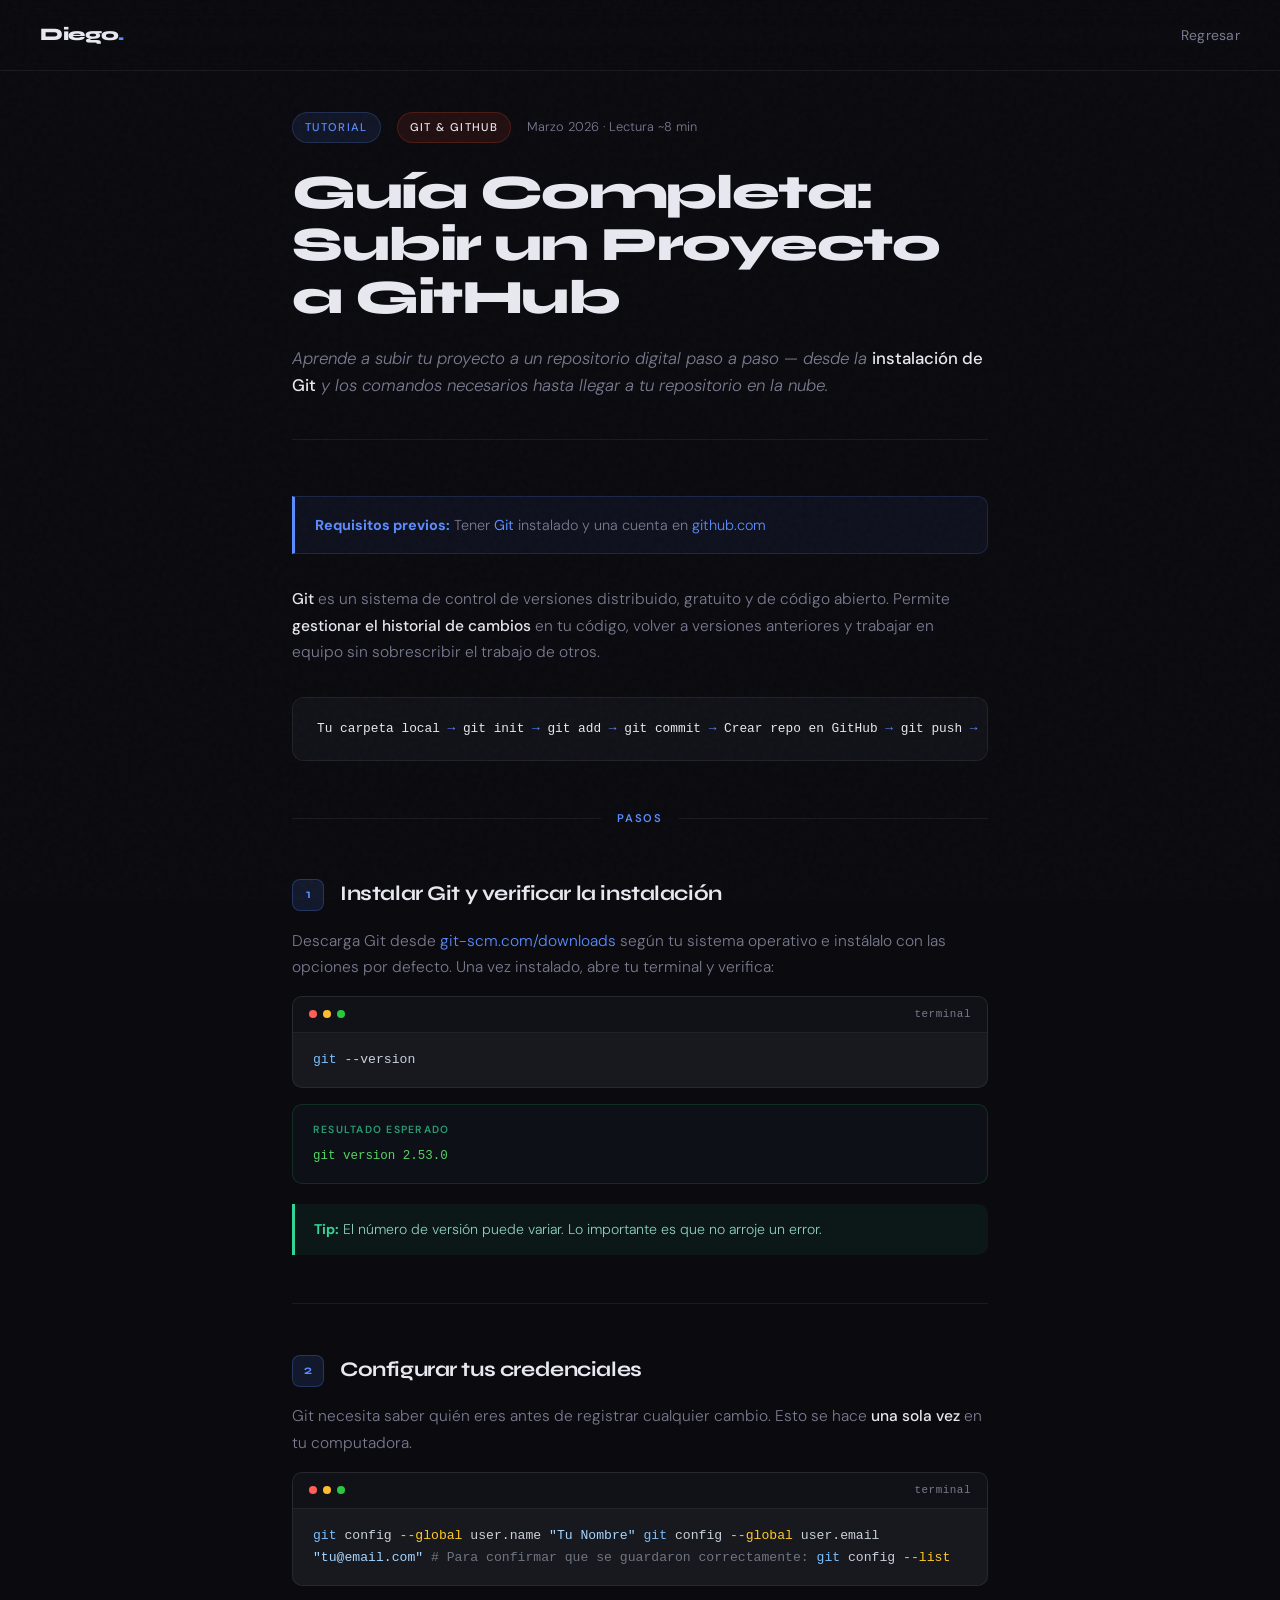
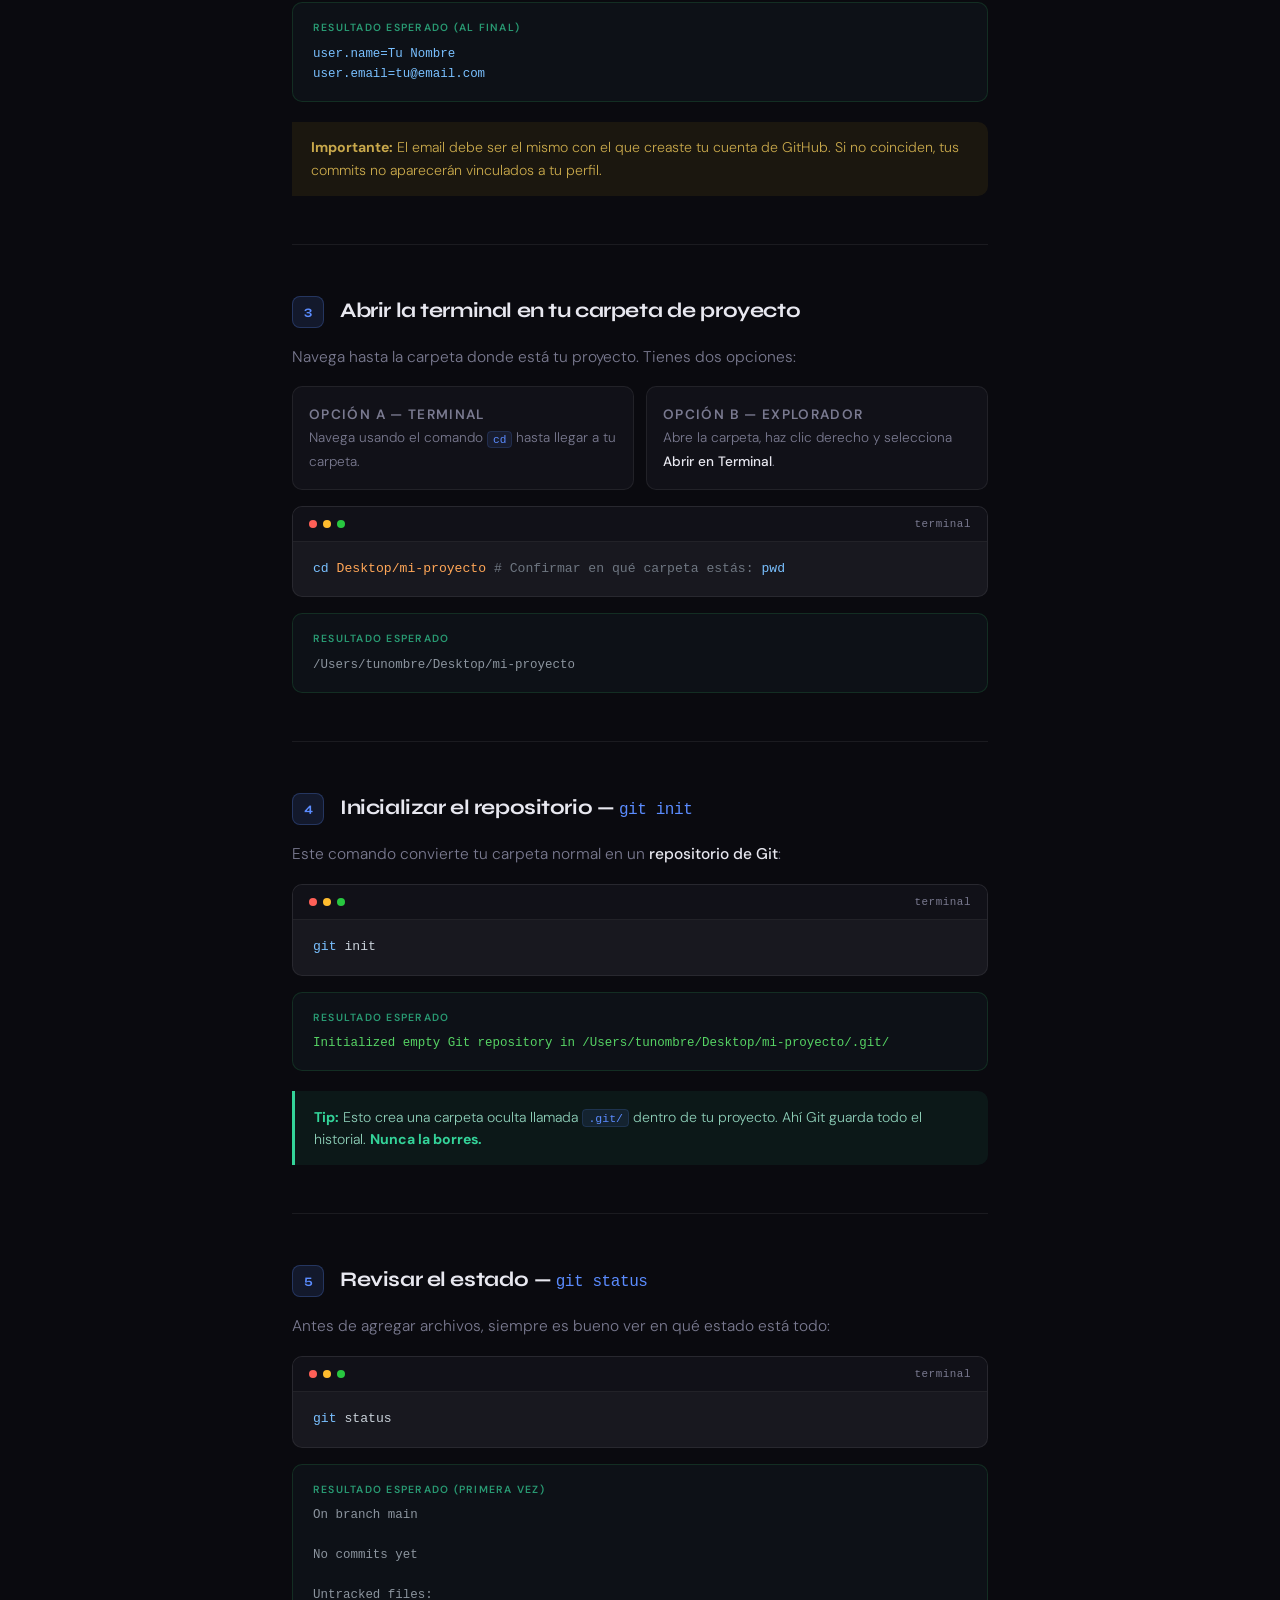
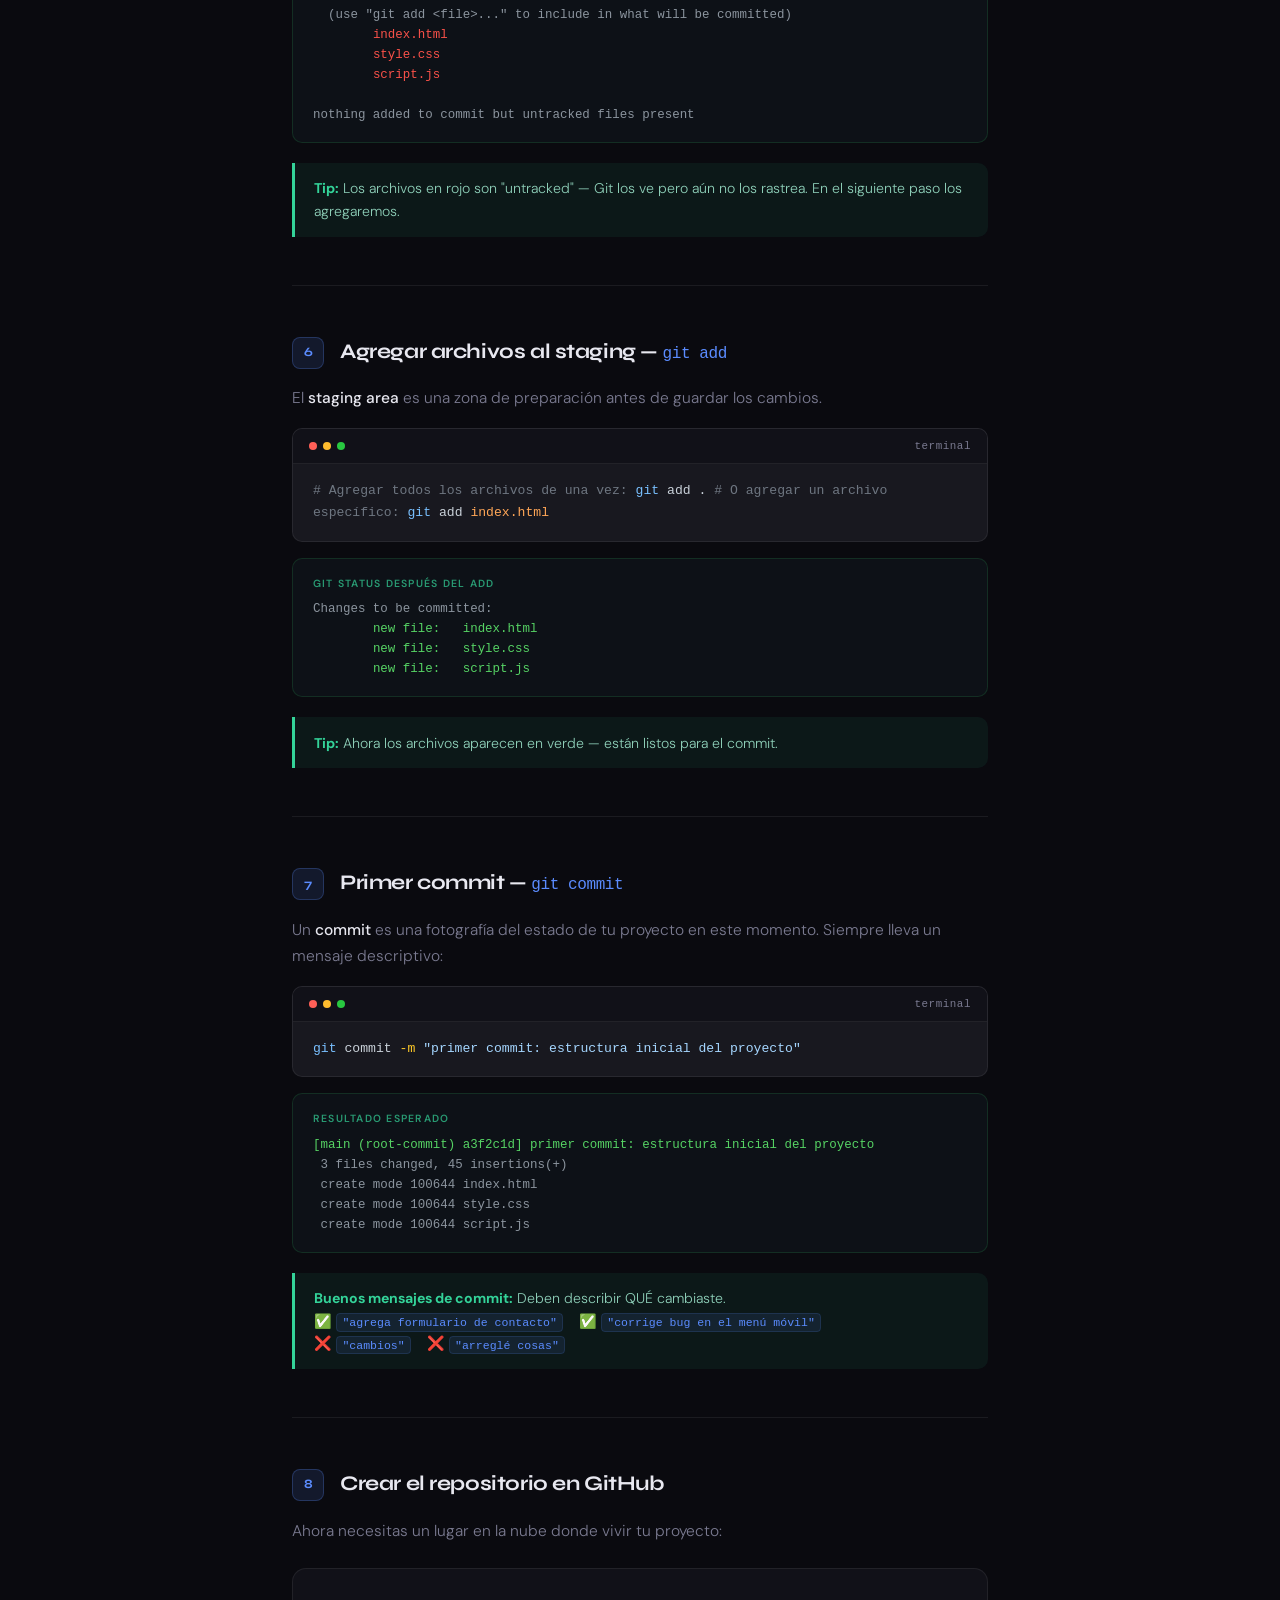
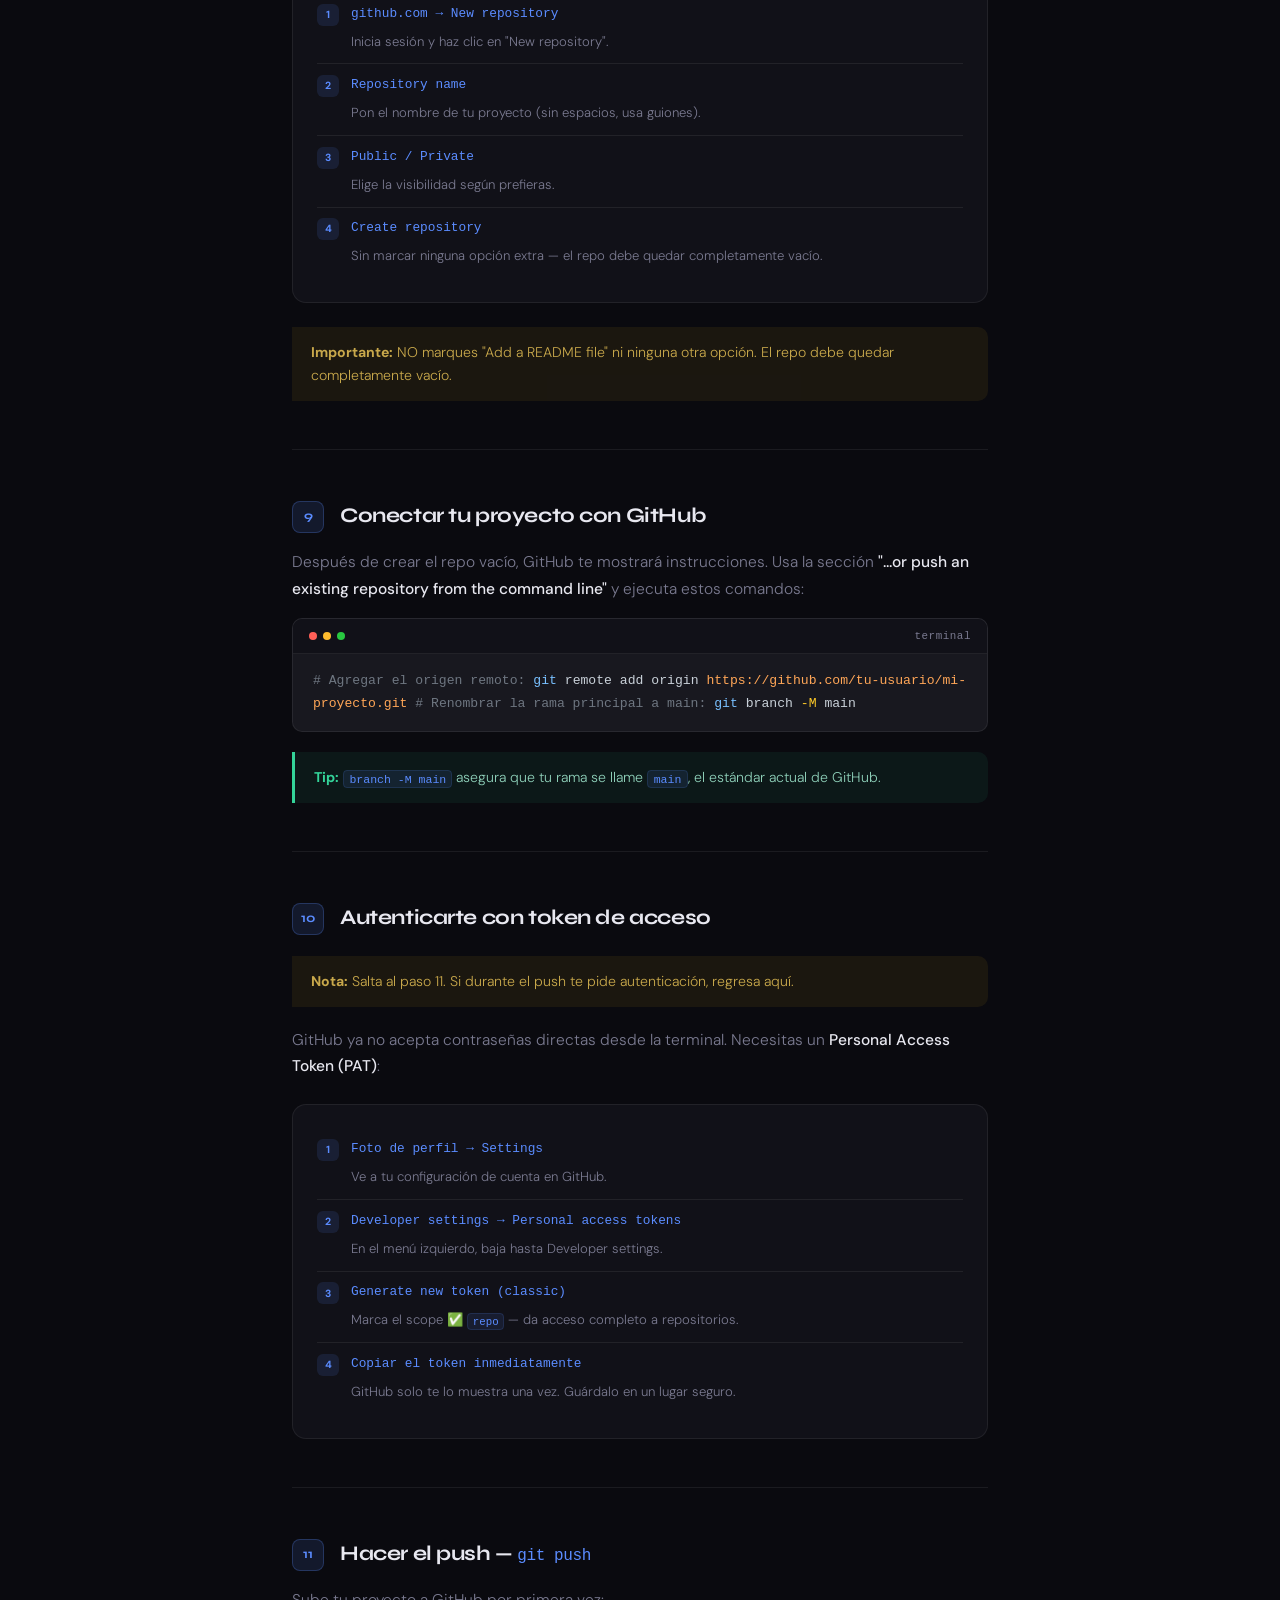
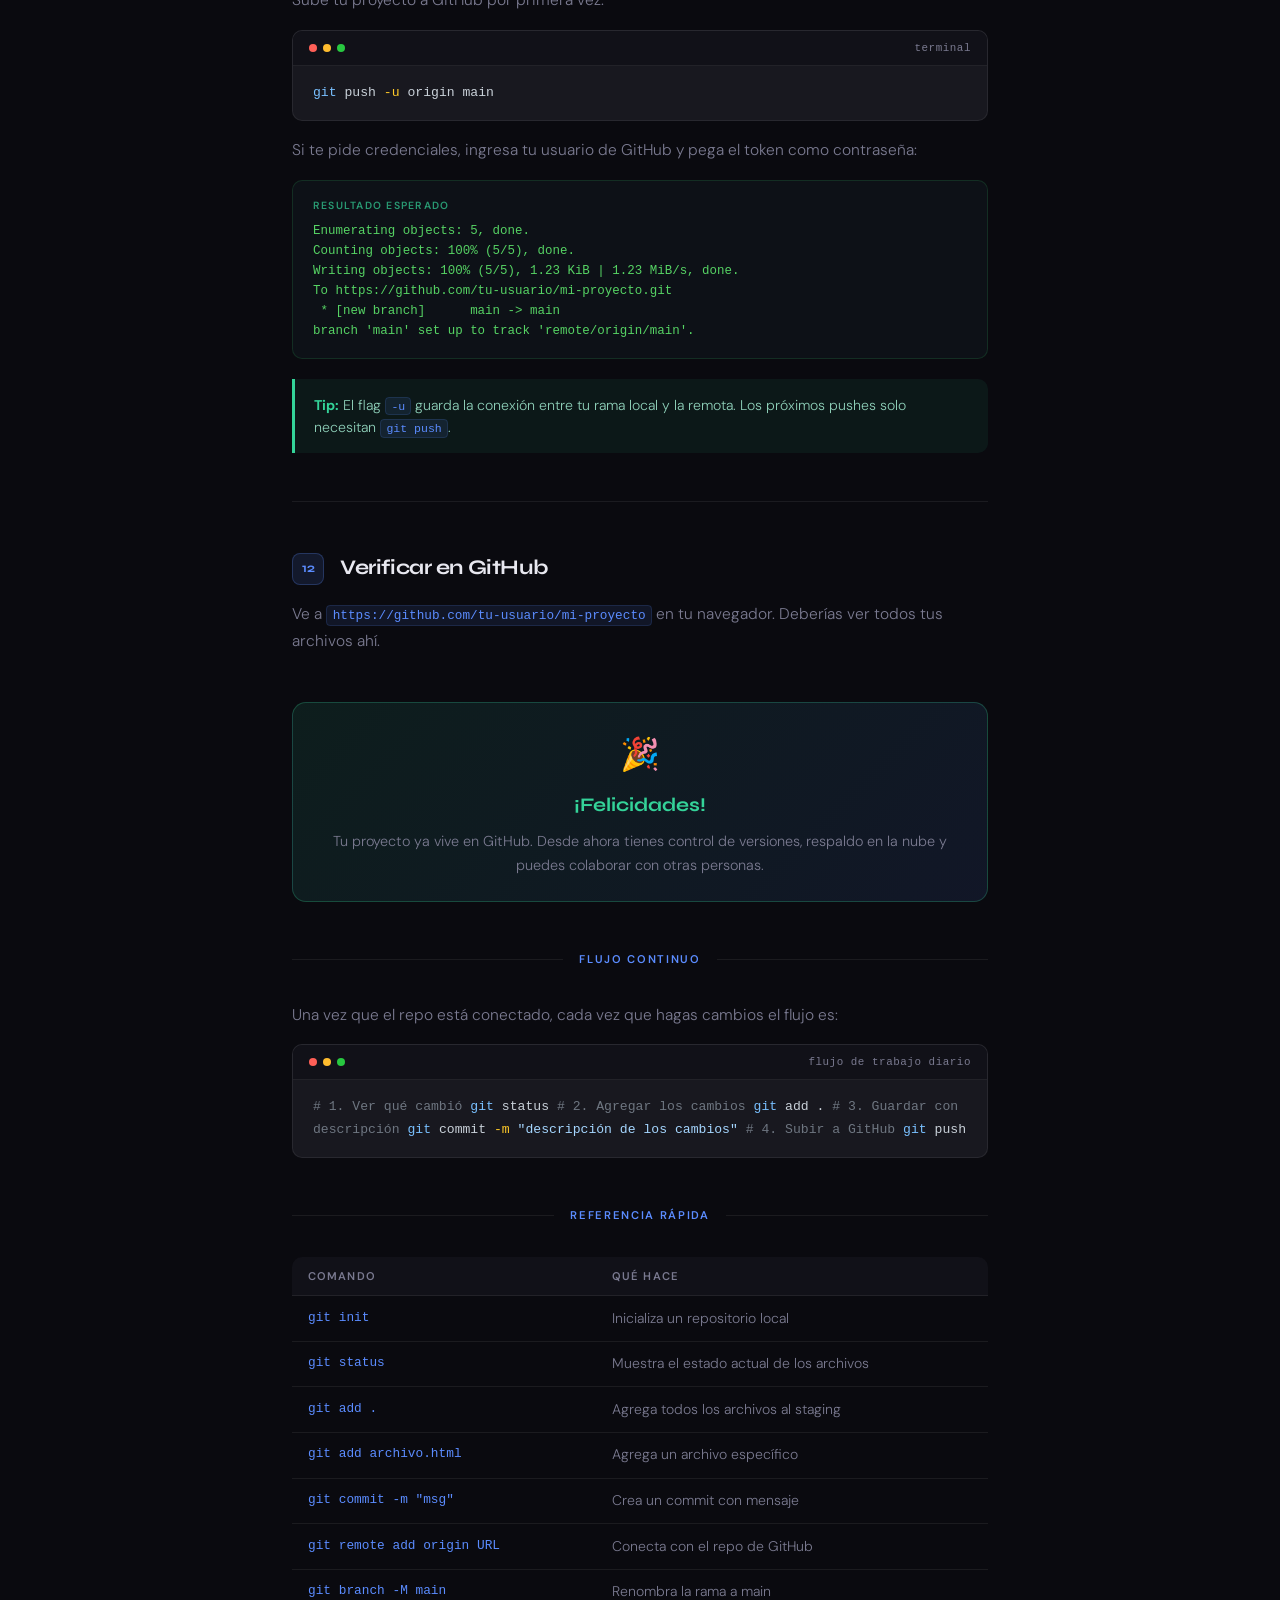
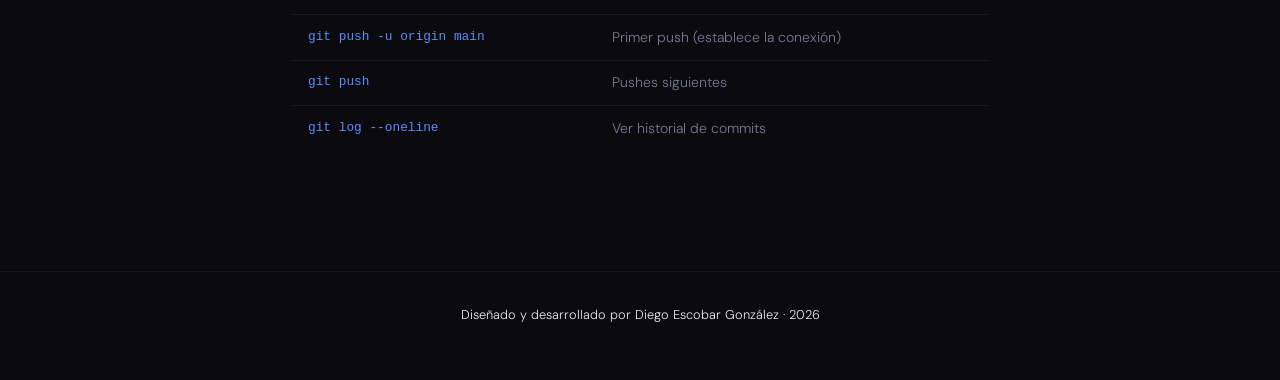
==== commit 1850072a: "The first real project is added, and styles are added to the projects section" ====
--- a/html/blogs/blog01.html
+++ b/html/blogs/blog01.html
@@ -26,7 +26,7 @@
             <div class="article-meta">
                 <span class="meta-tag">Tutorial</span>
                 <span class="meta-tag git">Git &amp; GitHub</span>
-                <span class="meta-date">2025 · Lectura ~8 min</span>
+                <span class="meta-date">Marzo 2026 · Lectura ~8 min</span>
             </div>
 
             <h1 class="article-title">Guía Completa: Subir un Proyecto a GitHub</h1>
--- a/styles/styles.css
+++ b/styles/styles.css
@@ -2,21 +2,27 @@
 *, *::before, *::after { box-sizing: border-box; margin: 0; padding: 0; }
 
 :root {
-    --bg:        #0a0a0f;
-    --bg2:       #111118;
-    --bg3:       #18181f;
-    --bg-tag1:   rgba(91,140,255,0.1);
-    --bg-tag2:   rgba(245,73,39,0.1); 
-    --border-tag1:rgba(91,140,255,0.1);
-    --border-tag2:rgba(245,73,39,0.2);
-    --border:    rgba(255,255,255,0.07);
-    --text:      #e8e8f0;
+    --bg:           #0a0a0f;
+    --bg2:          #111118;
+    --bg3:          #18181f;
+    --bg-tag1:      rgba(91,140,255,0.1);
+    --bg-tag2:      rgba(245,73,39,0.1);
+    --bg-tag3:      rgba(255,245,0,0.1);
+    --bg-tag4:      rgba(60,255,0,0.1);
+    --border-tag1:  rgba(91,140,255,0.2);
+    --border-tag2:  rgba(245,73,39,0.2);
+    --boder-tag3:   rgba(255,245,0,0.2);
+    --border-tag4:  rgba(60,255,0,0.2);
+    --border:       rgba(255,255,255,0.07);
+    --text:         #e8e8f0;
     --text-orange:  #F54927;
-    --muted:     #7a7a90;
-    --accent:    #5b8cff;
-    --accent2:   #a78bfa;
-    --green:     #34d399;
-    --st-orange: #F54927;
+    --text-yellow:  #FFF500;
+    --text-green:   #3CFF00;
+    --muted:        #7a7a90;
+    --accent:       #5b8cff;
+    --accent2:      #a78bfa;
+    --green:        #34d399;
+    --st-orange:    #F54927;
 }
 
 html { scroll-behavior: smooth; }
@@ -365,6 +371,8 @@
     overflow: hidden;
     transition: border-color 0.3s, transform 0.3s;
     margin-top: 1.5rem;
+    animation: shadowPulse 3s ease-in-out infinite;
+
 }
 
 .project-card:hover {
@@ -385,53 +393,13 @@
 }
 
 /* POS visual mockup */
-.pos-mockup {
-    width: 280px;
-    background: #1c2033;
-    border-radius: 10px;
-    border: 1px solid rgba(91,140,255,0.2);
-    overflow: hidden;
-    box-shadow: 0 20px 50px rgba(0,0,0,0.5);
-}
-
-.pos-topbar {
-    background: #252b42;
-    padding: 0.5rem 0.75rem;
-    display: flex;
-    gap: 0.4rem;
-    align-items: center;
-}
-
-.pos-dot { width: 8px; height: 8px; border-radius: 50%; }
-
-.pos-body { padding: 0.75rem; display: grid; grid-template-columns: 1fr 1fr; gap: 0.4rem; }
-
-.pos-item {
-    background: #2a3050;
-    border-radius: 6px;
-    padding: 0.5rem;
-    font-size: 0.5rem;
-    color: #8899cc;
-    text-align: center;
-    border: 1px solid rgba(91,140,255,0.1);
-}
-
-.pos-item span {
+.pos-mockup-img {
+    width: 100%;
+    height: 100%;
+    object-fit: cover;
+    object-position: top;
+    border-radius: 0;
     display: block;
-    font-size: 0.65rem;
-    font-weight: 600;
-    color: var(--accent);
-    margin-bottom: 0.1rem;
-}
-
-.pos-footer {
-    padding: 0.5rem 0.75rem;
-    background: var(--accent);
-    text-align: center;
-    font-size: 0.5rem;
-    font-weight: 700;
-    color: #fff;
-    letter-spacing: 0.05em;
 }
 
 .project-preview-glow {
@@ -461,6 +429,24 @@
     background: rgba(91,140,255,0.12);
     color: var(--accent);
     border: 1px solid rgba(91,140,255,0.2);
+}
+
+.project-tag.html{
+    border: 1px solid var(--border-tag2);
+    background-color: var(--bg-tag2);
+    color: var(--text-orange);
+}
+
+.project-tag.js{
+    border: 1px solid var(--bg-tag3);
+    background: var(--boder-tag3);
+    color: var(--text-yellow);
+}
+
+.project-tag.localstorage{
+    border: 1px solid var(--bg-tag4);
+    background: var(--bg-tag4);
+    color: var(--text-green);
 }
 
 .project-name {
